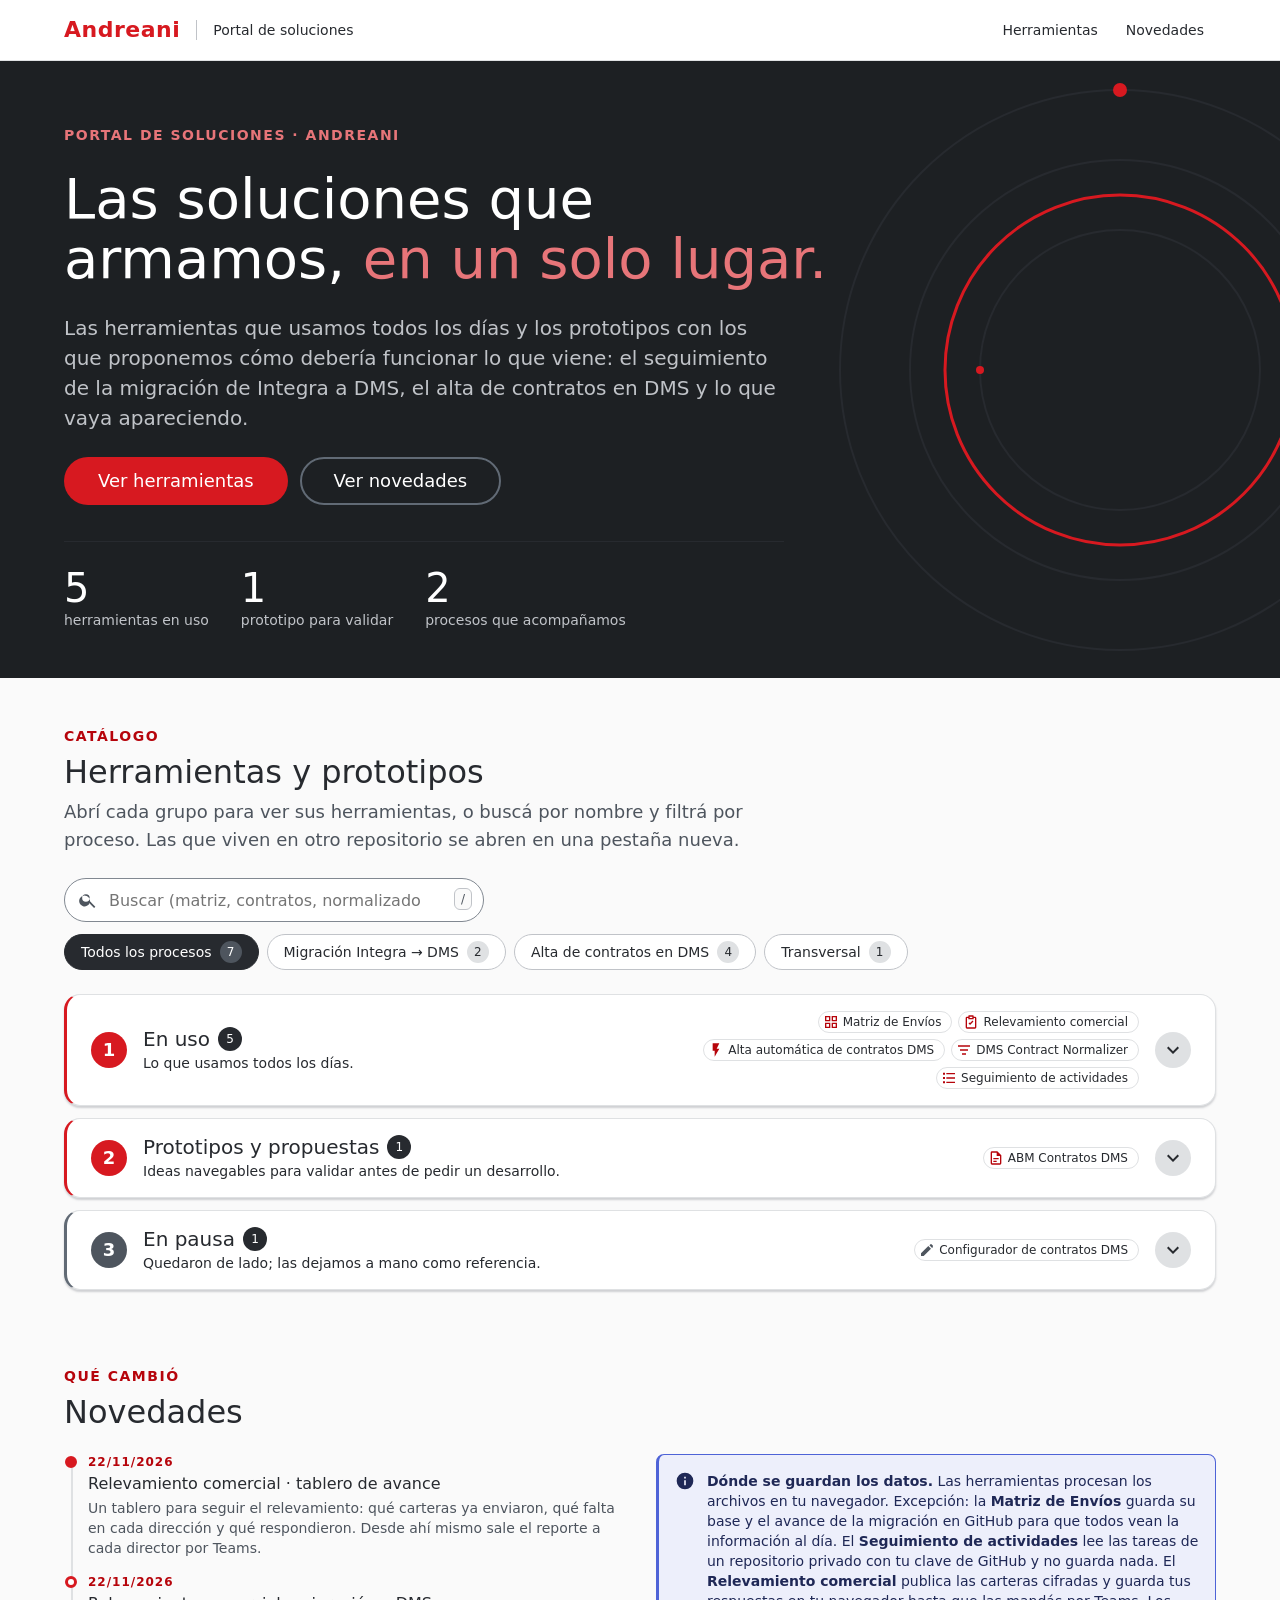
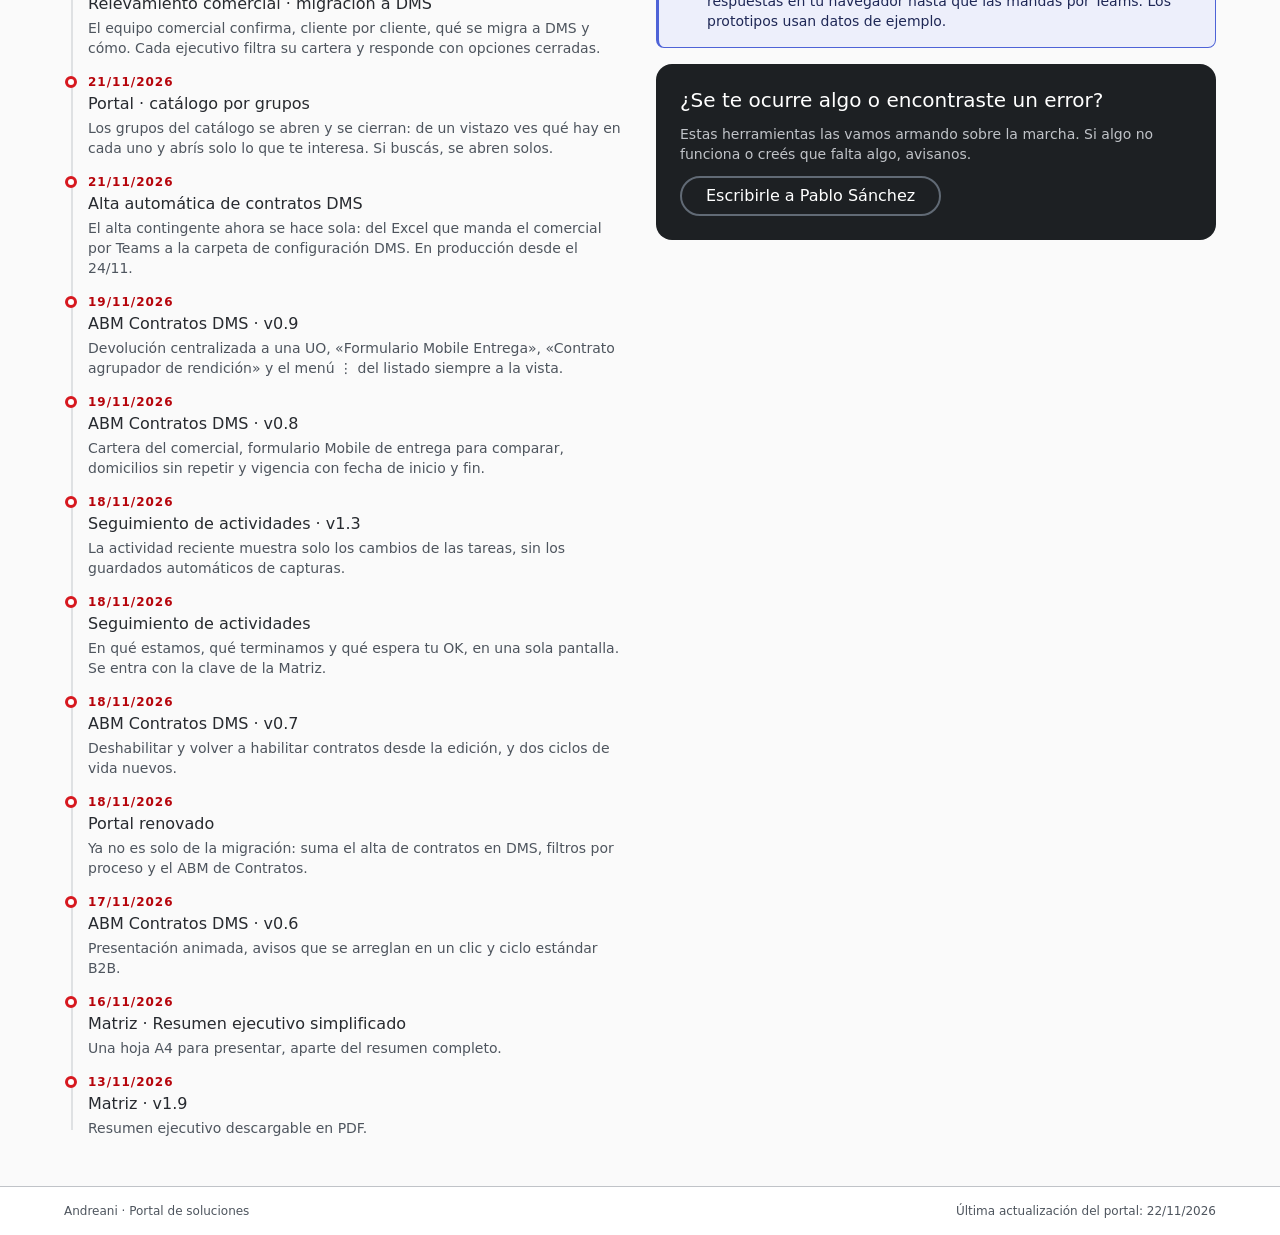
==== index.html @ ffa38820 "T-024: portal.js?v=2.10" ====
<!DOCTYPE html>
<html lang="es">
<head>
<meta charset="UTF-8">
<meta name="viewport" content="width=device-width, initial-scale=1">
<meta name="description" content="Portal de soluciones del equipo: herramientas en uso y prototipos (migración Integra → DMS, alta de contratos en DMS y más) - Andreani">
<title>Portal de soluciones · Andreani</title>
<link rel="icon" href="favicon.svg" type="image/svg+xml">
<link rel="stylesheet" href="portal.css?v=2.2">
<link rel="stylesheet" href="catalogo.css?v=1.0">
<script>document.documentElement.className += " js";</script>
</head>
<body>
<a class="skip-link" href="#contenido">Saltar al contenido</a>

<header class="header">
  <div class="header-in">
    <a class="logo" href="./" aria-label="Andreani, inicio del portal">Andreani</a>
    <span class="ruta"><strong>Portal de soluciones</strong></span>
    <nav aria-label="Secciones del portal">
      <a href="#herramientas">Herramientas</a>
      <a href="#novedades">Novedades</a>
    </nav>
  </div>
</header>

<section class="hero" aria-labelledby="titulo-portal">
  <svg class="hero-deco" viewBox="0 0 600 600" aria-hidden="true" focusable="false">
    <circle cx="300" cy="300" r="280"/><circle cx="300" cy="300" r="210"/><circle cx="300" cy="300" r="140"/>
    <circle class="r" cx="300" cy="300" r="175"/>
    <g class="g"><circle class="p" cx="300" cy="20" r="7"/><circle class="p" cx="510" cy="300" r="5"/><circle class="p" cx="160" cy="300" r="4"/></g>
  </svg>
  <div class="hero-in">
    <span class="eyebrow anim">Portal de soluciones · Andreani</span>
    <h1 id="titulo-portal" class="anim">Las soluciones que armamos, <em>en un solo lugar.</em></h1>
    <p class="hero-bajada anim">Las herramientas que usamos todos los días y los prototipos con los que proponemos cómo debería funcionar lo que viene: el seguimiento de la migración de Integra a DMS, el alta de contratos en DMS y lo que vaya apareciendo.</p>
    <div class="hero-cta anim">
      <a class="btn btn-primary btn-lg" href="#herramientas">Ver herramientas</a>
      <a class="btn btn-secondary btn-lg btn-claro" href="#novedades">Ver novedades</a>
    </div>
    <div class="hero-meta anim" id="hero-meta"></div>
  </div>
</section>

<main id="contenido" tabindex="-1">

  <section id="herramientas" aria-labelledby="titulo-herr">
    <div class="sec-head rev">
      <span class="eyebrow">Catálogo</span>
      <h2 id="titulo-herr">Herramientas y prototipos</h2>
      <p>Abrí cada grupo para ver sus herramientas, o buscá por nombre y filtrá por proceso. Las que viven en otro repositorio se abren en una pestaña nueva.</p>
    </div>
    <div class="toolbar rev">
      <label class="buscar">
        <span class="sr">Buscar herramienta</span>
        <svg viewBox="0 0 24 24" aria-hidden="true"><path fill="currentColor" d="M15.5 14h-.8l-.3-.3A6.5 6.5 0 1 0 14 15.5l.3.3v.8l5 5 1.5-1.5-5-5Zm-6 0a4.5 4.5 0 1 1 0-9 4.5 4.5 0 0 1 0 9Z"/></svg>
        <input type="search" id="buscar" placeholder="Buscar (matriz, contratos, normalizador…)" autocomplete="off">
        <kbd aria-hidden="true">/</kbd>
      </label>
      <div class="chips procs" role="group" aria-label="Filtrar por proceso" id="procs"></div>
    </div>
    <p class="sr" id="estado-filtro" aria-live="polite"></p>
    <div id="catalogo"></div>
  </section>

  <section id="novedades" aria-labelledby="titulo-nov">
    <div class="sec-head rev">
      <span class="eyebrow">Qué cambió</span>
      <h2 id="titulo-nov">Novedades</h2>
    </div>
    <div class="novedades">
      <ol class="timeline rev" id="timeline"></ol>
      <div class="lado rev">
        <div class="alert" role="note">
          <svg viewBox="0 0 24 24" aria-hidden="true"><path fill="currentColor" d="M12 2a10 10 0 1 0 0 20 10 10 0 0 0 0-20Zm1 15h-2v-6h2v6Zm0-8h-2V7h2v2Z"/></svg>
          <div><strong>Dónde se guardan los datos.</strong> Las herramientas procesan los archivos en tu navegador. Excepción: la <strong>Matriz de Envíos</strong> guarda su base y el avance de la migración en GitHub para que todos vean la información al día. El <strong>Seguimiento de actividades</strong> lee las tareas de un repositorio privado con tu clave de GitHub y no guarda nada. El <strong>Relevamiento comercial</strong> publica las carteras cifradas y guarda tus respuestas en tu navegador hasta que las mandás por Teams. Los prototipos usan datos de ejemplo.</div>
        </div>
        <div class="contacto">
          <h3>¿Se te ocurre algo o encontraste un error?</h3>
          <p>Estas herramientas las vamos armando sobre la marcha. Si algo no funciona o creés que falta algo, avisanos.</p>
          <div><a class="btn btn-secondary btn-claro" href="mailto:psanchez@andreani.com?subject=Portal%20de%20soluciones">Escribirle a Pablo Sánchez</a></div>
        </div>
      </div>
    </div>
  </section>
</main>

<footer class="footer">
  <div class="footer-in">
    <span>Andreani · Portal de soluciones</span>
    <span>Última actualización del portal: <time datetime="2026-11-22">22/11/2026</time></span>
  </div>
</footer>

<script src="portal.js?v=2.10"></script>
</body>
</html>
---- portal.css ----
/* Portal de soluciones (T-016, D-076, D-077) · estilos. Separado de index.html en T-017 E3 (v2.2). */
/* Portal de lanzamiento (T-016) · Design System Cartesian + paleta D-045 · estética de la intro del ABM (T-007) */
:root {
  --c-red-50:#fbe8e9; --c-red-400:#e77579; --c-red-600:#d71920; --c-red-700:#b6040b; --c-red-800:#810f13;
  --c-gray-000:#ffffff; --c-gray-50:#fafafa; --c-gray-100:#dfe1e3; --c-gray-200:#c0c3c8; --c-gray-300:#a0a6ac;
  --c-gray-400:#818891; --c-gray-500:#616a75; --c-gray-600:#4e555e; --c-gray-700:#3a4046; --c-gray-800:#272a2f; --c-gray-900:#1d2023;
  --c-green-50:#ddf3ea; --c-green-900:#0c3224; --c-blue-50:#edeffb; --c-blue-600:#4e63d7; --c-blue-900:#1f2856;
  --c-orange-50:#fdefe9; --c-orange-600:#e86427; --c-orange-900:#5d2810;

  --c-color-bg: var(--c-gray-50);
  --c-color-surface: var(--c-gray-000);
  --c-color-surface-hover: var(--c-gray-50);
  --c-color-surface-neutral: var(--c-gray-100);
  --c-color-surface-primary-subtle: var(--c-red-50);
  --c-color-surface-info-subtle: var(--c-blue-50);
  --c-color-surface-success-subtle: var(--c-green-50);
  --c-color-surface-warning-subtle: var(--c-orange-50);
  --c-color-fill-primary: var(--c-red-600);
  --c-color-fill-primary-hover: var(--c-red-700);
  --c-color-fill-primary-pressed: var(--c-red-800);
  --c-color-fill-neutral: var(--c-gray-100);
  --c-color-text-strong: var(--c-gray-800);
  --c-color-text: var(--c-gray-600);
  --c-color-text-inverse: var(--c-gray-000);
  --c-color-text-primary: var(--c-red-700);
  --c-color-text-info-strong: var(--c-blue-900);
  --c-color-text-success-strong: var(--c-green-900);
  --c-color-text-warning-strong: var(--c-orange-900);
  --c-color-border-subtle: var(--c-gray-200);
  --c-color-border-strong: var(--c-gray-400);
  --c-color-border-primary: var(--c-red-600);
  --c-color-border-info: var(--c-blue-600);
  --c-color-border-warning: var(--c-orange-600);

  --c-border-width-subtle:1px; --c-border-width-regular:2px; --c-border-width-strong:3px;
  --c-border-radius-xsmall:4px; --c-border-radius-small:8px; --c-border-radius-medium:16px; --c-border-radius-xlarge:99px;
  --c-spacing-1:4px; --c-spacing-2:8px; --c-spacing-3:12px; --c-spacing-4:16px; --c-spacing-5:24px; --c-spacing-6:32px; --c-spacing-7:48px; --c-spacing-8:64px;
  --c-font-family-headline: Rubik, "Segoe UI", system-ui, sans-serif;
  --c-font-family-body: Roboto, "Segoe UI", system-ui, sans-serif;
  --shadow-bottom-regular: 0 2px 2px #4e555e40;
  --shadow-elevada: 0 8px 24px #1d202326;
  --shadow-focus-regular: 0 0 0 2px #ffffff, 0 0 0 4px #1d2023;
}

*, *::before, *::after { box-sizing: border-box; }
[hidden] { display: none !important; }
html { scroll-behavior: smooth; scroll-padding-top: 72px; }
html, body { margin: 0; }
body { background: var(--c-color-bg); color: var(--c-color-text); font-family: var(--c-font-family-body); font-size: 16px; line-height: 24px; }
h1, h2, h3, h4 { font-family: var(--c-font-family-headline); color: var(--c-color-text-strong); margin: 0; }
p { margin: 0; }
a { color: var(--c-color-text-primary); }
a:focus-visible, button:focus-visible, input:focus-visible, main:focus-visible { outline: 2px solid transparent; box-shadow: var(--shadow-focus-regular); }
.skip-link { position: absolute; left: var(--c-spacing-4); top: -100px; z-index: 20; background: var(--c-color-surface); color: var(--c-color-text-strong); padding: var(--c-spacing-2) var(--c-spacing-4); border-radius: var(--c-border-radius-small); }
.skip-link:focus { top: var(--c-spacing-2); }
.sr { position: absolute; width: 1px; height: 1px; overflow: hidden; clip: rect(0 0 0 0); white-space: nowrap; }

/* Header (igual que la demo del ABM) */
.header { position: sticky; top: 0; z-index: 10; background: var(--c-color-surface); border-bottom: var(--c-border-width-subtle) solid var(--c-color-surface-neutral); }
.header-in { max-width: 1200px; margin: 0 auto; display: flex; align-items: center; gap: var(--c-spacing-4); padding: var(--c-spacing-3) var(--c-spacing-5); }
.logo { font-family: var(--c-font-family-headline); font-weight: 700; font-size: 22px; color: var(--c-color-fill-primary); letter-spacing: .5px; text-decoration: none; border-radius: var(--c-border-radius-xsmall); }
.ruta { font-size: 14px; line-height: 20px; border-left: 1px solid var(--c-color-border-subtle); padding-left: var(--c-spacing-4); }
.ruta strong { color: var(--c-color-text-strong); font-weight: 500; }
.header nav { margin-left: auto; display: flex; gap: var(--c-spacing-1); }
.header nav a { font-size: 14px; line-height: 20px; color: var(--c-color-text-strong); text-decoration: none; padding: var(--c-spacing-2) var(--c-spacing-3); border-radius: var(--c-border-radius-xlarge); }
.header nav a:hover { background: var(--c-color-fill-neutral); }

/* Botones */
.btn { display: inline-flex; align-items: center; justify-content: center; gap: var(--c-spacing-2); min-height: 40px; padding: 0 var(--c-spacing-5); border-radius: var(--c-border-radius-xlarge); font-family: var(--c-font-family-body); font-size: 16px; line-height: 24px; font-weight: 500; text-decoration: none; cursor: pointer; border: var(--c-border-width-regular) solid transparent; transition: background-color .15s, color .15s, border-color .15s; white-space: nowrap; }
.btn svg { width: 18px; height: 18px; flex: none; }
.btn-primary { background: var(--c-color-fill-primary); color: var(--c-color-text-inverse); }
.btn-primary:hover { background: var(--c-color-fill-primary-hover); }
.btn-primary:active { background: var(--c-color-fill-primary-pressed); }
.btn-secondary { background: transparent; color: var(--c-color-text-primary); border-color: var(--c-color-fill-primary); }
.btn-secondary:hover { background: var(--c-color-surface-primary-subtle); color: var(--c-color-fill-primary-hover); border-color: var(--c-color-fill-primary-hover); }
.btn-ghost { background: transparent; color: var(--c-color-text-strong); }
.btn-ghost:hover { background: var(--c-color-fill-neutral); }
.btn-lg { min-height: 48px; padding: 0 var(--c-spacing-6); font-size: 18px; }
.btn-claro { color: var(--c-gray-000); border-color: var(--c-gray-500); }
.btn-claro:hover { background: var(--c-gray-800); color: var(--c-gray-000); border-color: var(--c-gray-300); }

/* Hero en grafito */
.hero { position: relative; overflow: hidden; background: var(--c-gray-900); color: var(--c-gray-200); }
.hero-in { position: relative; z-index: 1; max-width: 1200px; margin: 0 auto; padding: var(--c-spacing-8) var(--c-spacing-5) var(--c-spacing-7); display: grid; gap: var(--c-spacing-5); }
.eyebrow { font-size: 14px; line-height: 20px; font-weight: 700; letter-spacing: 1.5px; text-transform: uppercase; color: var(--c-color-text-primary); }
.hero .eyebrow, .dest-vis .eyebrow { color: var(--c-red-400); }
.hero h1 { font-size: 56px; line-height: 60px; font-weight: 500; color: var(--c-gray-000); max-width: 820px; }
.hero h1 em { font-style: normal; color: var(--c-red-400); }
.hero-bajada { font-size: 20px; line-height: 30px; max-width: 720px; }
.hero-cta { display: flex; flex-wrap: wrap; gap: var(--c-spacing-3); }
.hero-meta { display: flex; flex-wrap: wrap; gap: var(--c-spacing-6); font-size: 14px; line-height: 20px; margin-top: var(--c-spacing-3); padding-top: var(--c-spacing-5); border-top: 1px solid var(--c-gray-800); max-width: 720px; }
.hero-meta strong { display: block; font-family: var(--c-font-family-headline); font-size: 40px; line-height: 44px; color: var(--c-gray-000); font-weight: 500; }
.hero-deco { position: absolute; right: -140px; top: 50%; width: 600px; height: 600px; transform: translateY(-50%); pointer-events: none; }
.hero-deco circle { fill: none; stroke: var(--c-gray-800); stroke-width: 2; }
.hero-deco .r { stroke: var(--c-red-600); stroke-width: 3; stroke-dasharray: 1100; stroke-dashoffset: 1100; animation: trazo 2.4s .4s ease forwards; }
.hero-deco .g { transform-origin: 300px 300px; animation: girar 60s linear infinite; }
.hero-deco .p { fill: var(--c-red-600); stroke: none; }

/* Layout */
main { max-width: 1200px; margin: 0 auto; padding: var(--c-spacing-7) var(--c-spacing-5); display: grid; gap: var(--c-spacing-8); }
.sec-head { display: grid; gap: var(--c-spacing-2); margin-bottom: var(--c-spacing-5); }
.sec-head h2 { font-size: 32px; line-height: 36px; font-weight: 500; }
.sec-head p { font-size: 18px; line-height: 28px; max-width: 760px; }

/* Destacado */
.destacado { display: grid; grid-template-columns: 1.15fr 1fr; background: var(--c-color-surface); border-radius: var(--c-border-radius-medium); box-shadow: var(--shadow-elevada); overflow: hidden; border-top: var(--c-border-width-strong) solid var(--c-color-border-primary); }
.dest-txt { padding: var(--c-spacing-6); display: grid; gap: var(--c-spacing-4); align-content: center; }
.dest-txt h3 { font-size: 28px; line-height: 34px; font-weight: 500; }
.dest-txt ul { margin: 0; padding: 0; list-style: none; display: grid; gap: var(--c-spacing-2); font-size: 14px; line-height: 20px; color: var(--c-color-text-strong); }
.dest-txt li { display: flex; gap: var(--c-spacing-2); align-items: flex-start; }
.dest-txt li svg { width: 20px; height: 20px; flex: none; color: var(--c-color-fill-primary); }
.dest-acc { display: flex; flex-wrap: wrap; gap: var(--c-spacing-3); }
.dest-vis { background: var(--c-gray-900); padding: var(--c-spacing-6); display: grid; gap: var(--c-spacing-4); align-content: center; }
.mock { background: var(--c-gray-000); color: var(--c-color-text); border-radius: var(--c-border-radius-medium); padding: var(--c-spacing-4); display: grid; gap: var(--c-spacing-3); box-shadow: var(--shadow-elevada); }
.mock-pasos { display: grid; grid-template-columns: repeat(4, 1fr); position: relative; }
.mock-pasos::before { content: ""; position: absolute; left: 12%; right: 12%; top: 15px; height: 3px; background: var(--c-color-surface-neutral); }
.mock-pasos .linea { position: absolute; left: 12%; top: 15px; height: 3px; width: 0; background: var(--c-color-fill-primary); }
.vis.on .mock-pasos .linea { animation: linea76 1.8s .3s ease forwards; }
.mock-pasos span { position: relative; z-index: 1; display: grid; justify-items: center; gap: var(--c-spacing-1); font-size: 12px; line-height: 16px; color: var(--c-color-text-strong); text-align: center; }
.mock-pasos b { width: 32px; height: 32px; border-radius: 99px; display: inline-flex; align-items: center; justify-content: center; background: var(--c-gray-000); border: 3px solid var(--c-color-border-primary); color: var(--c-color-text-primary); font-family: var(--c-font-family-headline); }
.vis.on .mock-pasos b { animation: llenar .4s ease forwards; }
.vis.on .mock-pasos span:nth-child(2) b { animation-delay: .3s; } .vis.on .mock-pasos span:nth-child(3) b { animation-delay: .8s; }
.vis.on .mock-pasos span:nth-child(4) b { animation-delay: 1.3s; } .vis.on .mock-pasos span:nth-child(5) b { animation-delay: 1.8s; }
.mock-aviso { display: flex; gap: var(--c-spacing-2); align-items: center; flex-wrap: wrap; background: var(--c-color-surface-warning-subtle); color: var(--c-color-text-warning-strong); border-left: 3px solid var(--c-color-border-warning); border-radius: var(--c-border-radius-small); padding: var(--c-spacing-2) var(--c-spacing-3); font-size: 13px; line-height: 18px; }
.mock-aviso .mini { margin-left: auto; font-weight: 500; font-size: 12px; border: 2px solid var(--c-orange-900); border-radius: 99px; padding: 0 var(--c-spacing-3); }
.mock-fila { display: flex; justify-content: space-between; gap: var(--c-spacing-2); font-size: 13px; line-height: 18px; border-top: 1px solid var(--c-color-surface-neutral); padding-top: var(--c-spacing-2); }
.mock-fila b { color: var(--c-color-text-strong); font-weight: 500; text-align: right; }
.vis .mock-aviso { opacity: 0; }
.vis.on .mock-aviso { animation: subir .5s 2.1s ease both; }

/* Buscador y filtros */
.toolbar { display: flex; flex-wrap: wrap; gap: var(--c-spacing-3); align-items: center; margin-bottom: var(--c-spacing-5); }
.buscar { position: relative; flex: 1 1 280px; max-width: 420px; }
.buscar svg { position: absolute; left: 14px; top: 12px; width: 20px; height: 20px; color: var(--c-color-text); pointer-events: none; }
.buscar input { width: 100%; height: 44px; border: 1px solid var(--c-color-border-strong); border-radius: var(--c-border-radius-xlarge); padding: 0 48px 0 44px; font: inherit; color: var(--c-color-text-strong); background: var(--c-color-surface); }
.buscar input:hover { border-color: var(--c-gray-600); }
.buscar kbd { position: absolute; right: 12px; top: 10px; font: 12px/20px var(--c-font-family-body); border: 1px solid var(--c-color-border-subtle); border-radius: 6px; padding: 0 6px; color: var(--c-color-text); background: var(--c-color-surface-hover); }
.chips { display: flex; flex-wrap: wrap; gap: var(--c-spacing-2); }
.chip { height: 40px; padding: 0 var(--c-spacing-4); border-radius: var(--c-border-radius-xlarge); border: 1px solid var(--c-color-border-subtle); background: var(--c-color-surface); color: var(--c-color-text-strong); font: 500 14px/20px var(--c-font-family-body); cursor: pointer; display: inline-flex; align-items: center; gap: var(--c-spacing-2); }
.chip:hover { border-color: var(--c-color-border-strong); }
.chip[aria-pressed="true"] { background: var(--c-gray-800); color: var(--c-gray-000); border-color: var(--c-gray-800); }
.chip .n { font-size: 12px; min-width: 22px; height: 22px; border-radius: 99px; display: inline-flex; align-items: center; justify-content: center; background: var(--c-color-surface-neutral); color: var(--c-color-text-strong); padding: 0 6px; }
.chip[aria-pressed="true"] .n { background: var(--c-gray-600); color: var(--c-gray-000); }

/* Grupos y tarjetas */
.grupo { display: grid; gap: var(--c-spacing-4); margin-bottom: var(--c-spacing-6); }
.grupo-head { display: flex; gap: var(--c-spacing-3); align-items: center; background: var(--c-color-surface-primary-subtle); border-left: var(--c-border-width-strong) solid var(--c-color-border-primary); border-radius: var(--c-border-radius-medium); padding: var(--c-spacing-3) var(--c-spacing-4); }
.grupo-num { width: 36px; height: 36px; flex: none; border-radius: 99px; background: var(--c-color-fill-primary); color: var(--c-color-text-inverse); display: inline-flex; align-items: center; justify-content: center; font-family: var(--c-font-family-headline); font-weight: 700; font-size: 18px; }
.grupo-head h3 { font-size: 20px; line-height: 24px; font-weight: 500; }
.grupo-head p { font-size: 14px; line-height: 20px; color: var(--c-color-text-strong); }
.grilla { list-style: none; margin: 0; padding: 0; display: grid; grid-template-columns: repeat(3, 1fr); gap: var(--c-spacing-4); }
.tarjeta { height: 100%; background: var(--c-color-surface); border-radius: var(--c-border-radius-medium); box-shadow: var(--shadow-bottom-regular); padding: var(--c-spacing-5); display: grid; grid-template-rows: auto auto 1fr auto auto; gap: var(--c-spacing-3); border-top: var(--c-border-width-strong) solid var(--c-color-border-primary); transition: transform .2s, box-shadow .2s; }
.tarjeta:hover { transform: translateY(-3px); box-shadow: var(--shadow-elevada); }
.tarjeta.gris { border-top-color: var(--c-gray-500); }
.t-top { display: flex; align-items: flex-start; gap: var(--c-spacing-3); }
.ic { width: 48px; height: 48px; flex: none; border-radius: 99px; background: var(--c-color-surface-primary-subtle); color: var(--c-color-text-primary); display: inline-flex; align-items: center; justify-content: center; }
.ic svg { width: 26px; height: 26px; }
.tarjeta.gris .ic { background: var(--c-color-surface-neutral); color: var(--c-color-text-strong); }
.tarjeta h4 { font-size: 18px; line-height: 22px; font-weight: 500; }
.badges { display: flex; flex-wrap: wrap; gap: var(--c-spacing-1); margin-top: var(--c-spacing-1); }
.badge { display: inline-flex; align-items: center; gap: var(--c-spacing-1); padding: 2px var(--c-spacing-2); border-radius: 99px; font-size: 12px; line-height: 16px; font-weight: 500; }
.badge svg { width: 14px; height: 14px; }
.b-beta { background: var(--c-color-surface-warning-subtle); color: var(--c-color-text-warning-strong); }
.b-proto { background: var(--c-color-surface-primary-subtle); color: var(--c-color-text-primary); }
.b-ok { background: var(--c-color-surface-success-subtle); color: var(--c-color-text-success-strong); }
.b-repo { background: var(--c-color-surface-neutral); color: var(--c-color-text-strong); }
.b-nuevo { background: var(--c-color-fill-primary); color: var(--c-color-text-inverse); }
.tarjeta .desc { font-size: 14px; line-height: 20px; }
.t-proc { display: block; font-size: 12px; line-height: 16px; font-weight: 700; letter-spacing: 1px; text-transform: uppercase; color: var(--c-color-text-primary); margin-bottom: 2px; }
.tarjeta.gris .t-proc { color: var(--c-color-text); }
.chips.procs { flex-basis: 100%; }
.chips.procs .chip { height: 36px; }
.tarjeta .para { font-size: 13px; line-height: 18px; color: var(--c-color-text-strong); background: var(--c-color-surface-hover); border: 1px solid var(--c-color-surface-neutral); border-radius: var(--c-border-radius-small); padding: var(--c-spacing-2) var(--c-spacing-3); }
.tarjeta .para b { color: var(--c-color-text-primary); font-weight: 500; }
.t-meta { font-size: 12px; line-height: 16px; }
.t-acc { display: flex; flex-wrap: wrap; gap: var(--c-spacing-2); }
.vacio { background: var(--c-color-surface); border: 2px dashed var(--c-color-border-subtle); border-radius: var(--c-border-radius-medium); padding: var(--c-spacing-6); text-align: center; display: grid; gap: var(--c-spacing-2); justify-items: center; }
.vacio h3 { font-size: 18px; line-height: 22px; font-weight: 500; }

/* Novedades */
.novedades { display: grid; grid-template-columns: 1fr 1fr; gap: var(--c-spacing-6); align-items: start; }
.timeline { list-style: none; margin: 0; padding: 0 0 0 var(--c-spacing-5); position: relative; display: grid; gap: var(--c-spacing-4); }
.timeline::before { content: ""; position: absolute; left: 7px; top: 8px; bottom: 8px; width: 2px; background: var(--c-color-surface-neutral); }
.timeline li { position: relative; display: grid; gap: 2px; }
.timeline li::before { content: ""; position: absolute; left: -23px; top: 2px; width: 12px; height: 12px; border-radius: 99px; background: var(--c-gray-000); border: 3px solid var(--c-color-border-primary); }
.timeline li:first-child::before { background: var(--c-color-fill-primary); }
.timeline time { font-size: 12px; line-height: 16px; font-weight: 700; letter-spacing: 1px; color: var(--c-color-text-primary); }
.timeline b { font-family: var(--c-font-family-headline); font-weight: 500; color: var(--c-color-text-strong); }
.timeline span { font-size: 14px; line-height: 20px; }
.lado { display: grid; gap: var(--c-spacing-4); }
.alert { display: flex; gap: var(--c-spacing-3); align-items: flex-start; background: var(--c-color-surface-info-subtle); border: 1px solid var(--c-color-border-info); border-left-width: 3px; border-radius: var(--c-border-radius-small); padding: var(--c-spacing-4); color: var(--c-color-text-info-strong); font-size: 14px; line-height: 20px; }
.alert svg { flex: none; width: 20px; height: 20px; }
.contacto { background: var(--c-gray-900); color: var(--c-gray-200); border-radius: var(--c-border-radius-medium); padding: var(--c-spacing-5); display: grid; gap: var(--c-spacing-3); }
.contacto h3 { color: var(--c-gray-000); font-size: 20px; line-height: 24px; font-weight: 500; }
.contacto p { font-size: 14px; line-height: 20px; }

/* Footer */
.footer { border-top: 1px solid var(--c-color-border-subtle); background: var(--c-color-surface); }
.footer-in { max-width: 1200px; margin: 0 auto; padding: var(--c-spacing-4) var(--c-spacing-5); display: flex; justify-content: space-between; flex-wrap: wrap; gap: var(--c-spacing-2); font-size: 12px; line-height: 16px; }

/* Animaciones */
.js .rev { opacity: 0; }
.rev.on { animation: subir .6s ease both; }
.hero .anim { animation: subir .7s ease both; }
.hero .anim:nth-child(2) { animation-delay: .05s; } .hero .anim:nth-child(3) { animation-delay: .2s; }
.hero .anim:nth-child(4) { animation-delay: .35s; } .hero .anim:nth-child(5) { animation-delay: .5s; } .hero .anim:nth-child(6) { animation-delay: .65s; }
@keyframes subir { from { opacity: 0; transform: translateY(24px); } to { opacity: 1; transform: none; } }
@keyframes trazo { to { stroke-dashoffset: 0; } }
@keyframes girar { to { transform: rotate(360deg); } }
@keyframes linea76 { to { width: 76%; } }
@keyframes llenar { to { background: var(--c-red-600); color: #fff; } }

/* Responsive */
@media (max-width: 1023px) {
  .hero h1 { font-size: 36px; line-height: 40px; }
  .hero-deco { opacity: .35; right: -260px; }
  .destacado, .novedades { grid-template-columns: 1fr; }
  .grilla { grid-template-columns: 1fr 1fr; }
  .header nav { display: none; }
}
@media (max-width: 599px) {
  .hero-in, main { padding-left: var(--c-spacing-4); padding-right: var(--c-spacing-4); }
  .ruta { display: none; }
  .grilla { grid-template-columns: 1fr; }
  .sec-head h2 { font-size: 24px; line-height: 28px; }
  .btn { min-height: 48px; }
  .dest-txt, .dest-vis { padding: var(--c-spacing-5); }
}
@media (prefers-reduced-motion: reduce) {
  html { scroll-behavior: auto; }
  *, *::before, *::after { animation: none !important; transition: none !important; }
  .js .rev, .vis .mock-aviso { opacity: 1; }
  .hero-deco .r { stroke-dashoffset: 0; }
  .mock-pasos .linea { width: 76%; }
  .mock-pasos b { background: var(--c-red-600); color: #fff; }
}
---- catalogo.css ----
/* Portal · grupos del catálogo colapsables (T-022). Se carga después de portal.css, solo en la portada. */
.grupo.acc { display: block; margin-bottom: var(--c-spacing-3); }
.acc-h { margin: 0; font: inherit; }
.acc-btn { width: 100%; display: grid; grid-template-columns: auto minmax(0, 1fr) auto auto; align-items: center; gap: var(--c-spacing-4); text-align: left; font: inherit; color: inherit; cursor: pointer; background: var(--c-color-surface); border: 1px solid var(--c-color-surface-neutral); border-left: var(--c-border-width-strong) solid var(--c-color-border-primary); border-radius: var(--c-border-radius-medium); padding: var(--c-spacing-4) var(--c-spacing-5); box-shadow: var(--shadow-bottom-regular); transition: background-color .2s, box-shadow .2s; }
.acc-btn:hover { background: var(--c-color-surface-primary-subtle); box-shadow: var(--shadow-elevada); }
.acc-btn:focus-visible { outline: 2px solid transparent; box-shadow: var(--shadow-focus-regular); }
.acc.abierto .acc-btn { background: var(--c-color-surface-primary-subtle); }
.acc-tit { display: grid; gap: 2px; min-width: 0; }
.acc-nom { display: flex; align-items: center; gap: var(--c-spacing-2); font-family: var(--c-font-family-headline); font-size: 20px; line-height: 24px; font-weight: 500; color: var(--c-color-text-strong); }
.acc-n { display: inline-flex; align-items: center; justify-content: center; min-width: 24px; height: 24px; padding: 0 var(--c-spacing-2); border-radius: 99px; background: var(--c-gray-800); color: var(--c-gray-000); font: 500 12px/16px var(--c-font-family-body); }
.acc-desc { font-size: 14px; line-height: 20px; color: var(--c-color-text-strong); }
.acc-prev { display: flex; flex-wrap: wrap; justify-content: flex-end; gap: 6px; max-width: 560px; transition: opacity .25s; }
.acc-prev span { display: inline-flex; align-items: center; gap: 4px; padding: 2px 10px 2px 4px; border-radius: 99px; border: 1px solid var(--c-color-surface-neutral); background: var(--c-color-surface); font-size: 12px; line-height: 16px; color: var(--c-color-text-strong); white-space: nowrap; }
.acc-prev svg { width: 16px; height: 16px; color: var(--c-color-text-primary); }
.acc.abierto .acc-prev { opacity: 0; }
.acc-chev { width: 36px; height: 36px; border-radius: 99px; display: inline-flex; align-items: center; justify-content: center; background: var(--c-color-surface-neutral); color: var(--c-color-text-strong); transition: transform .3s ease, background-color .2s, color .2s; }
.acc-chev svg { width: 24px; height: 24px; }
.acc.abierto .acc-chev { transform: rotate(180deg); background: var(--c-color-fill-primary); color: var(--c-color-text-inverse); }

/* Panel: se despliega con la altura (grid 0fr → 1fr); cerrado no se puede tabular */
.acc-panel { display: grid; grid-template-rows: 0fr; visibility: hidden; transition: grid-template-rows .4s ease, visibility 0s linear .4s; }
.acc.abierto .acc-panel { grid-template-rows: 1fr; visibility: visible; transition: grid-template-rows .4s ease, visibility 0s; }
.acc-in { min-height: 0; overflow: hidden; }
.acc-in .grilla { padding: var(--c-spacing-4) 2px var(--c-spacing-3); }
.acc.abierto .grilla > li { animation: subir .5s ease both; }
.acc.abierto .grilla > li:nth-child(2) { animation-delay: .08s; }
.acc.abierto .grilla > li:nth-child(3) { animation-delay: .16s; }
.acc.abierto .grilla > li:nth-child(4) { animation-delay: .24s; }
.acc.abierto .grilla > li:nth-child(n+5) { animation-delay: .32s; }

/* «En pausa» en gris */
.acc[data-g="archivo"] .acc-btn { border-left-color: var(--c-gray-500); }
.acc[data-g="archivo"] .grupo-num { background: var(--c-gray-600); }
.acc[data-g="archivo"] .acc-prev svg { color: var(--c-color-text); }
.acc[data-g="archivo"].abierto .acc-btn { background: var(--c-color-surface-hover); }
.acc[data-g="archivo"].abierto .acc-chev { background: var(--c-gray-700); }

@media (max-width: 1023px) {
  .acc-btn { grid-template-columns: auto minmax(0, 1fr) auto; }
  .acc-chev { grid-column: 3; grid-row: 1; }
  .acc-prev { grid-column: 2 / -1; grid-row: 2; justify-content: flex-start; max-width: none; }
  .acc.abierto .acc-prev { display: none; }
}
@media (max-width: 599px) {
  .acc-btn { gap: var(--c-spacing-3); padding: var(--c-spacing-3) var(--c-spacing-4); }
  .acc-nom { font-size: 18px; line-height: 22px; }
  .acc-prev { grid-column: 1 / -1; }
}
@media (prefers-reduced-motion: reduce) {
  .acc-panel, .acc.abierto .acc-panel { transition: none; }
}
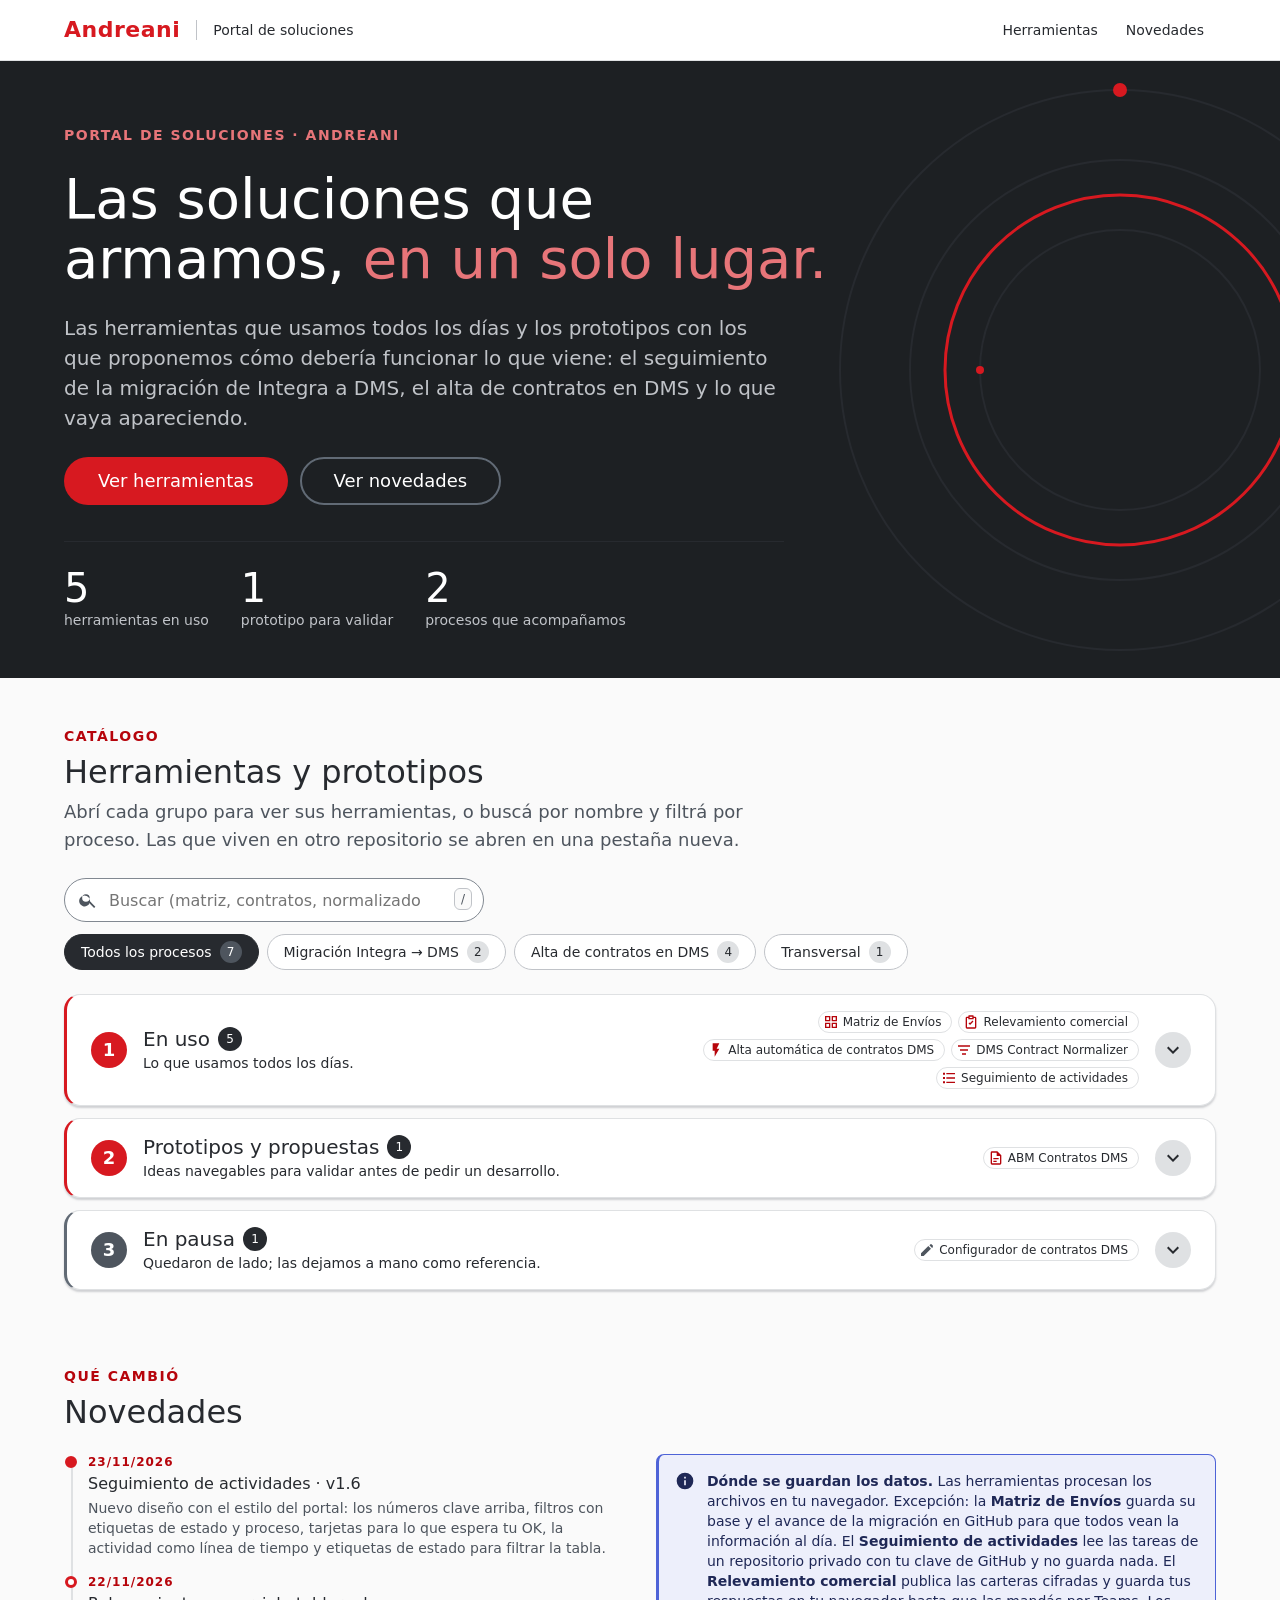
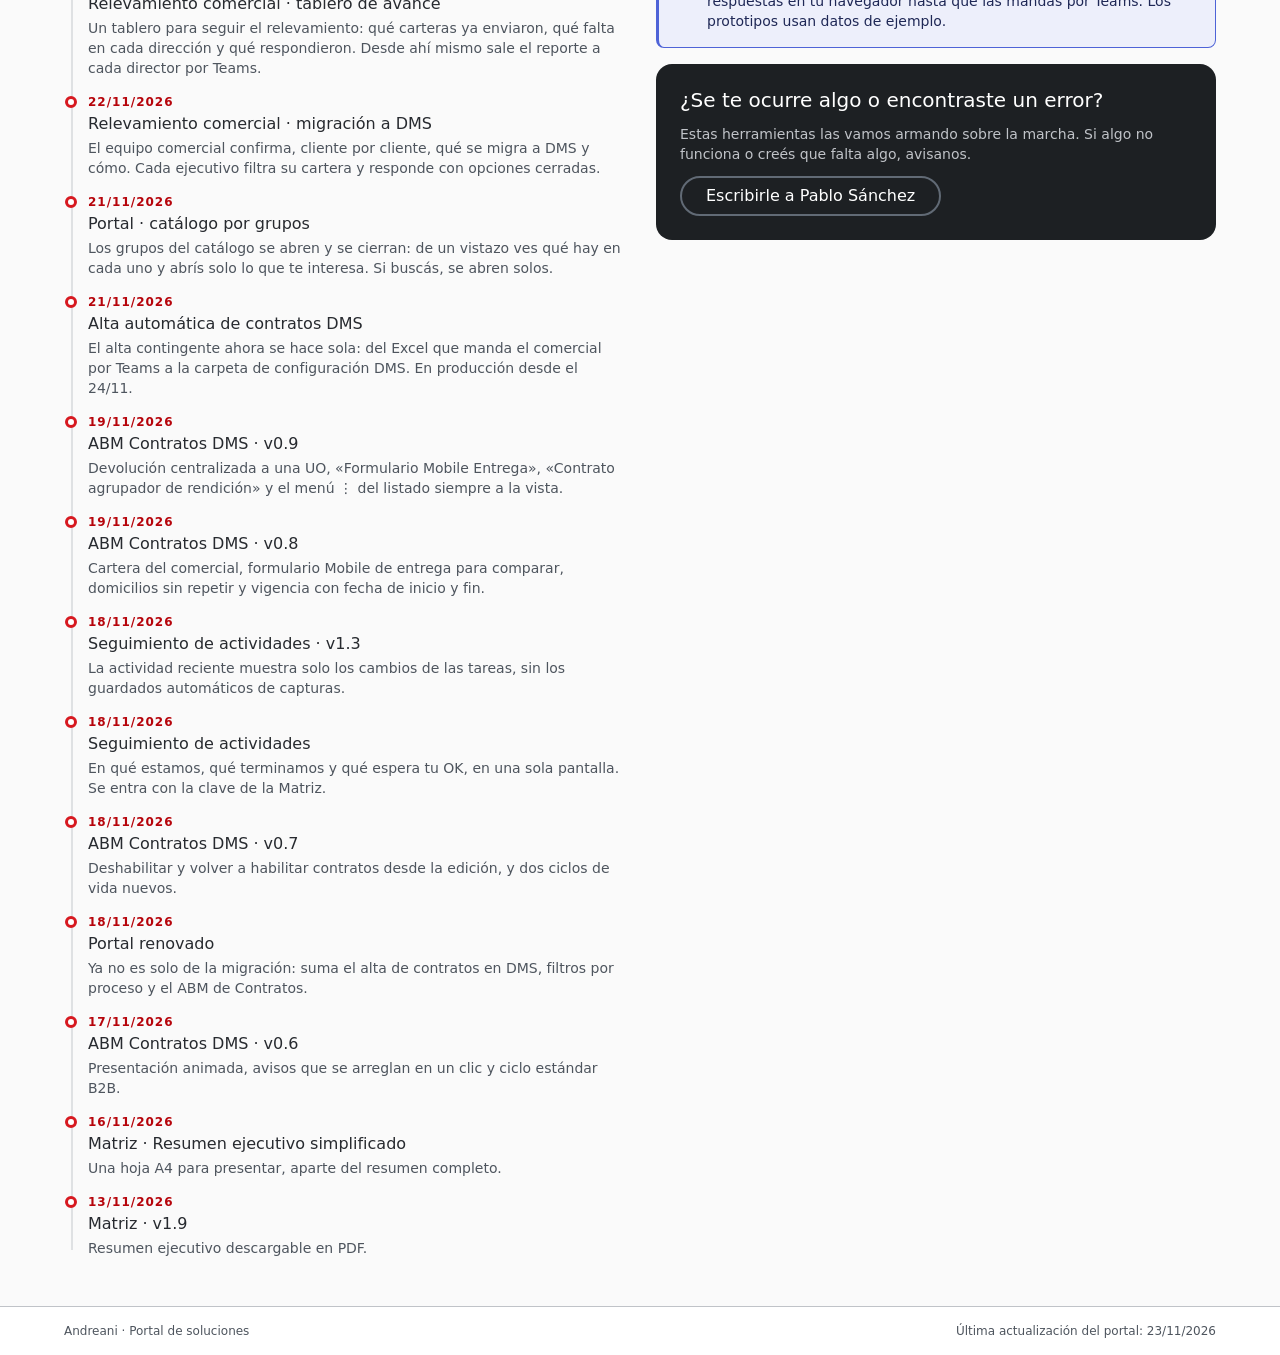
==== commit b381c0f9: "portal v2.11 (T-019 E3): tarjeta Seguimiento v1.6 y novedad" ====
--- a/index.html
+++ b/index.html
@@ -88,10 +88,10 @@
 <footer class="footer">
   <div class="footer-in">
     <span>Andreani · Portal de soluciones</span>
-    <span>Última actualización del portal: <time datetime="2026-11-22">22/11/2026</time></span>
+    <span>Última actualización del portal: <time datetime="2026-11-23">23/11/2026</time></span>
   </div>
 </footer>
 
-<script src="portal.js?v=2.10"></script>
+<script src="portal.js?v=2.11"></script>
 </body>
 </html>
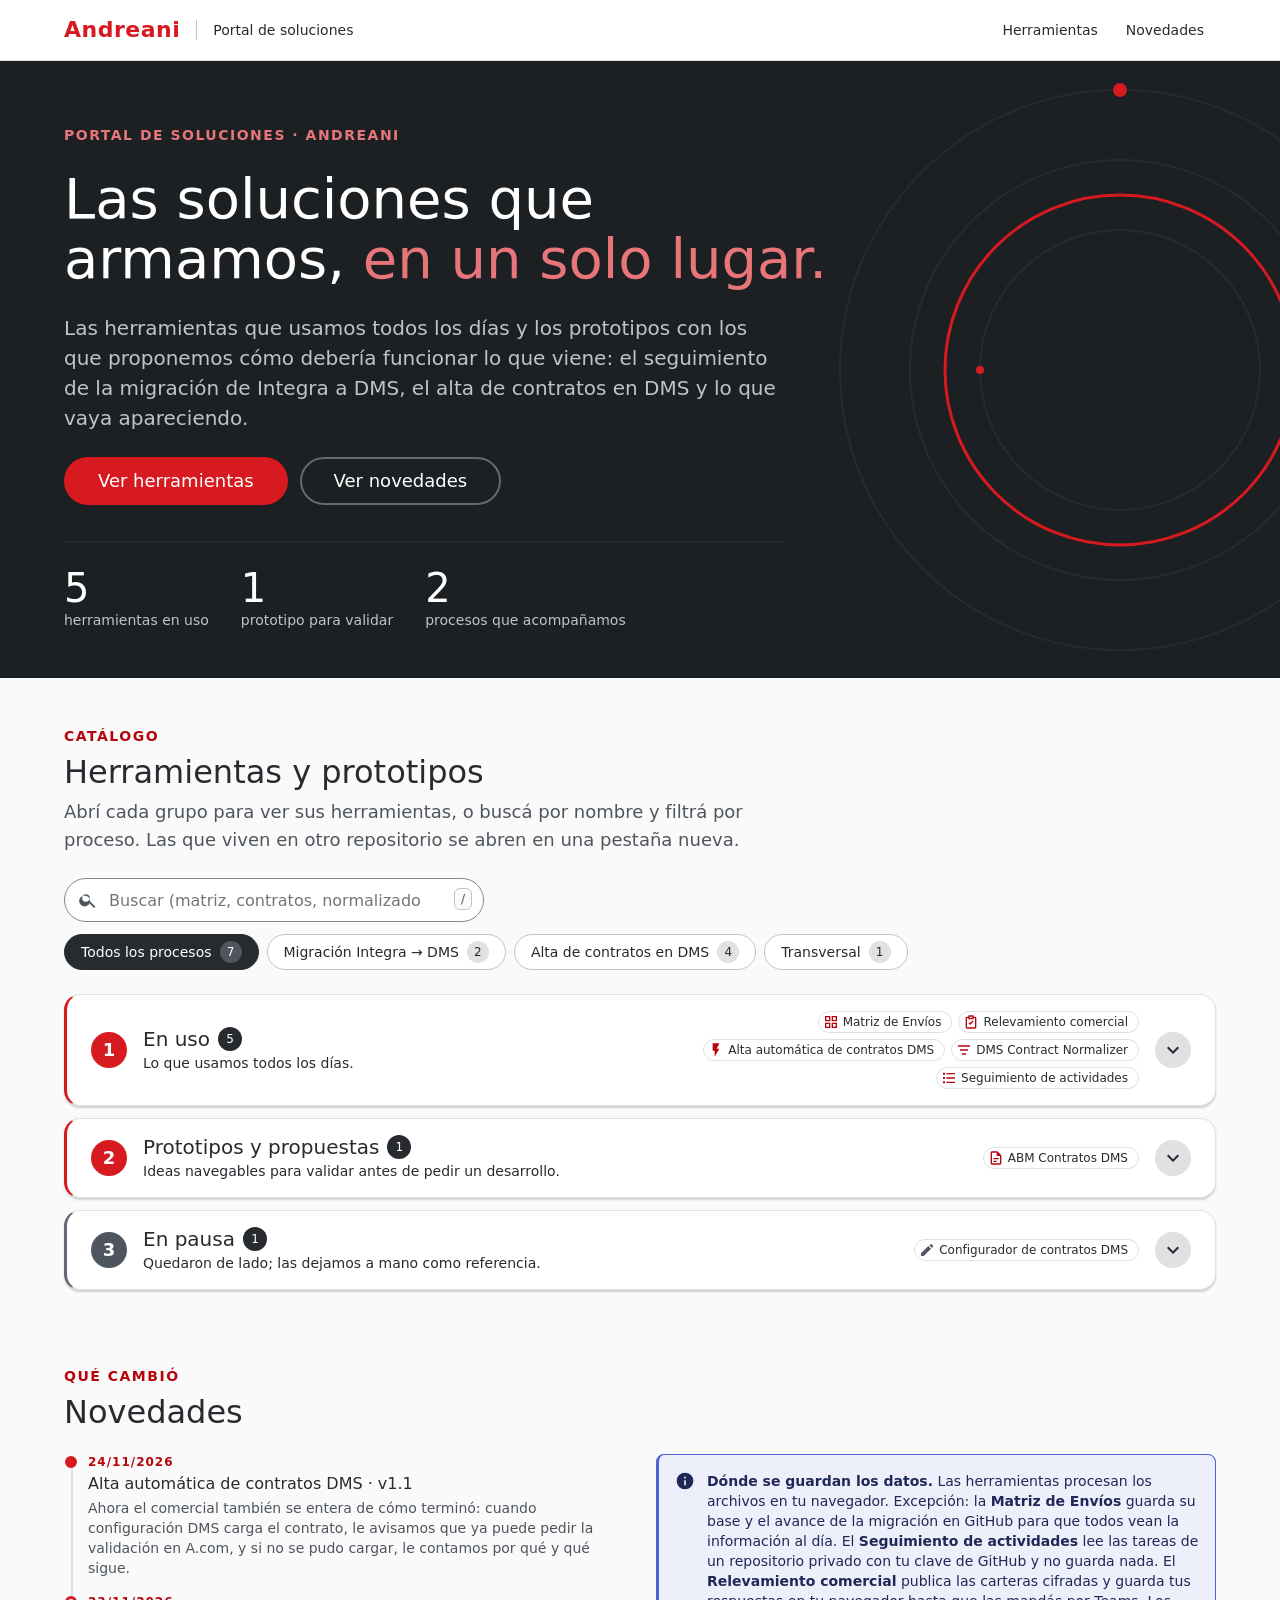
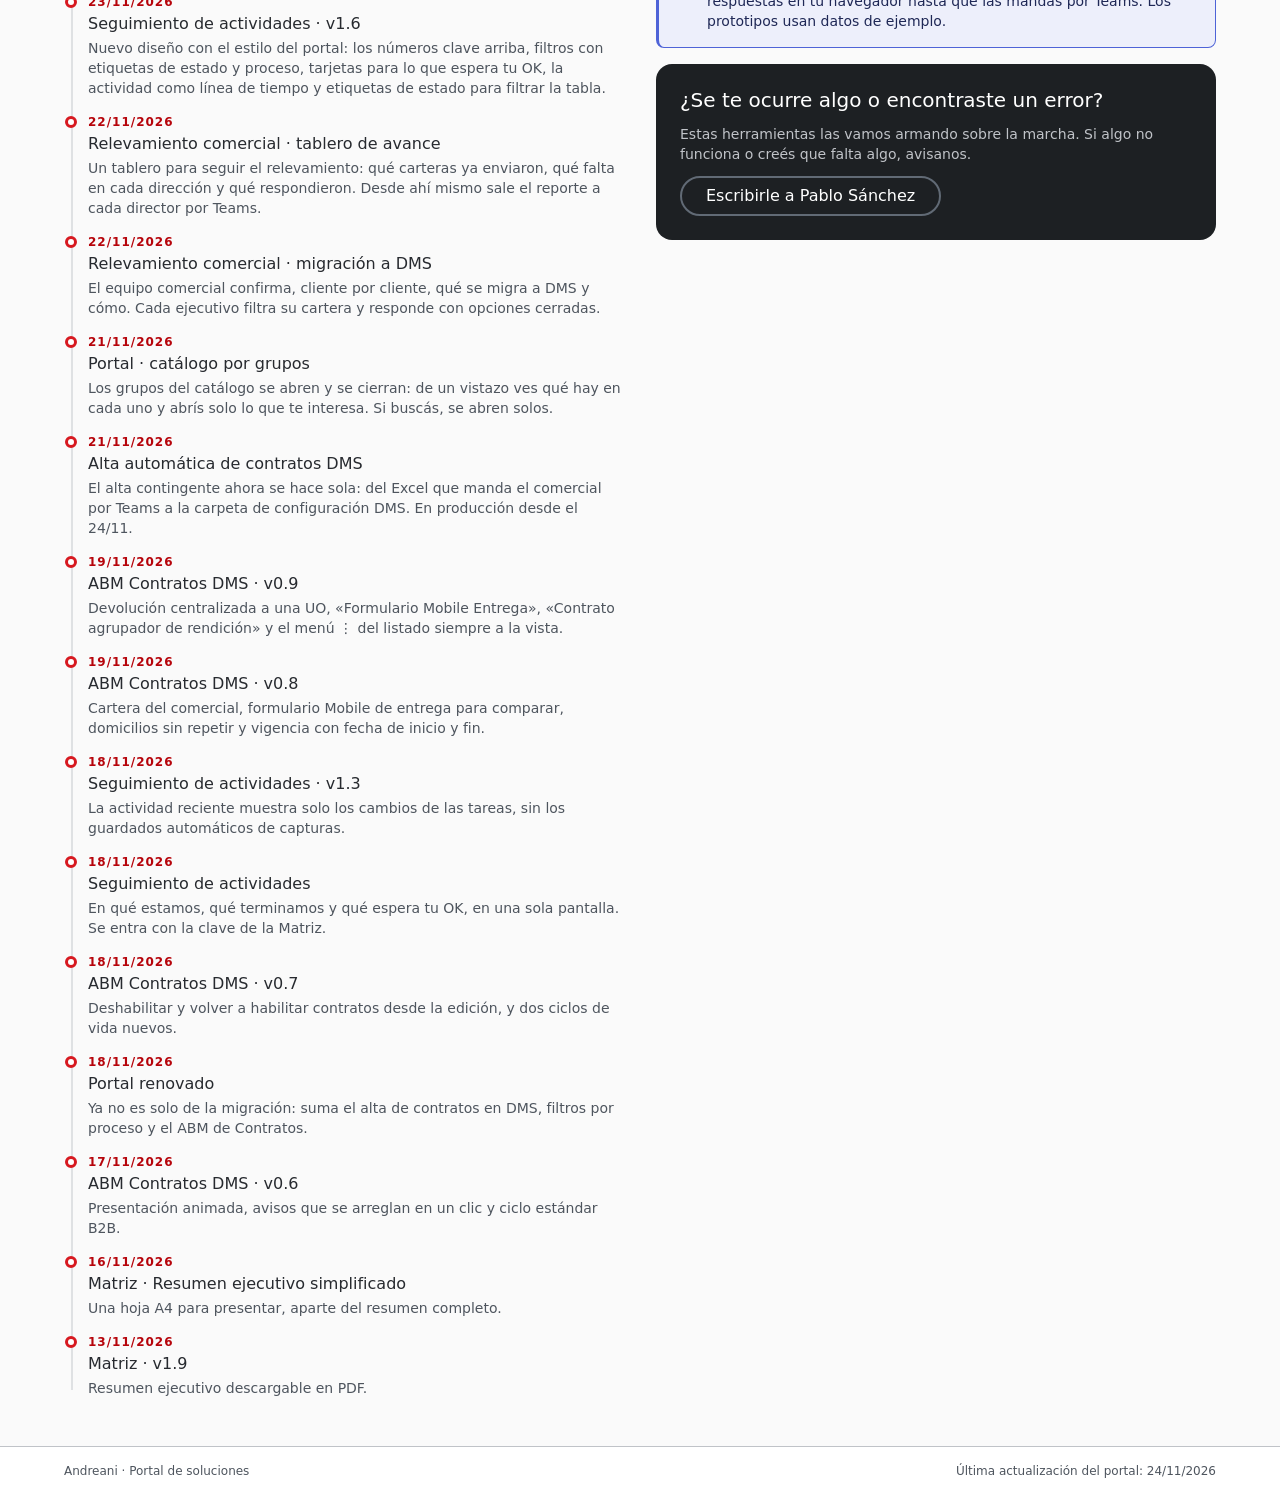
==== commit 39b44826: "portal v2.12: tarjeta Alta automatica v1.1 + novedad (cierre del pedido, T-020)" ====
--- a/index.html
+++ b/index.html
@@ -88,10 +88,10 @@
 <footer class="footer">
   <div class="footer-in">
     <span>Andreani · Portal de soluciones</span>
-    <span>Última actualización del portal: <time datetime="2026-11-23">23/11/2026</time></span>
+    <span>Última actualización del portal: <time datetime="2026-11-24">24/11/2026</time></span>
   </div>
 </footer>
 
-<script src="portal.js?v=2.11"></script>
+<script src="portal.js?v=2.12"></script>
 </body>
 </html>
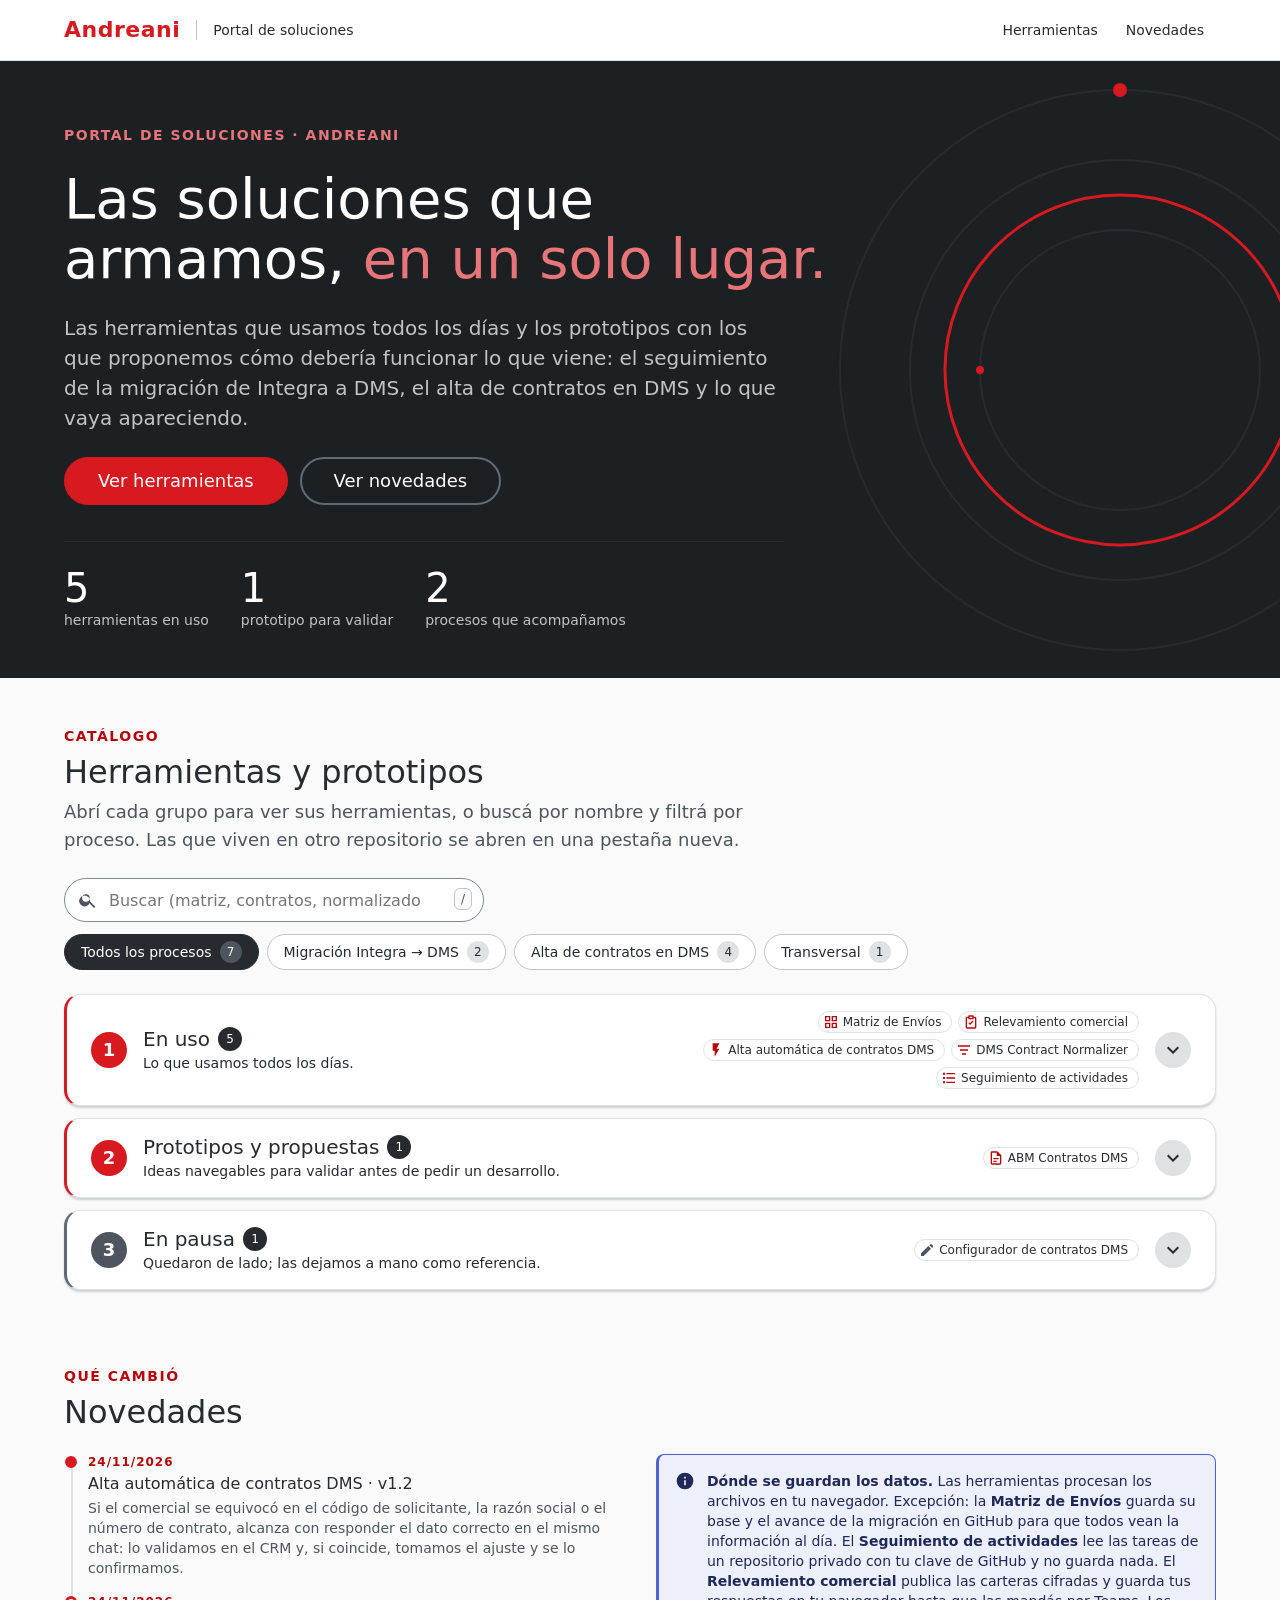
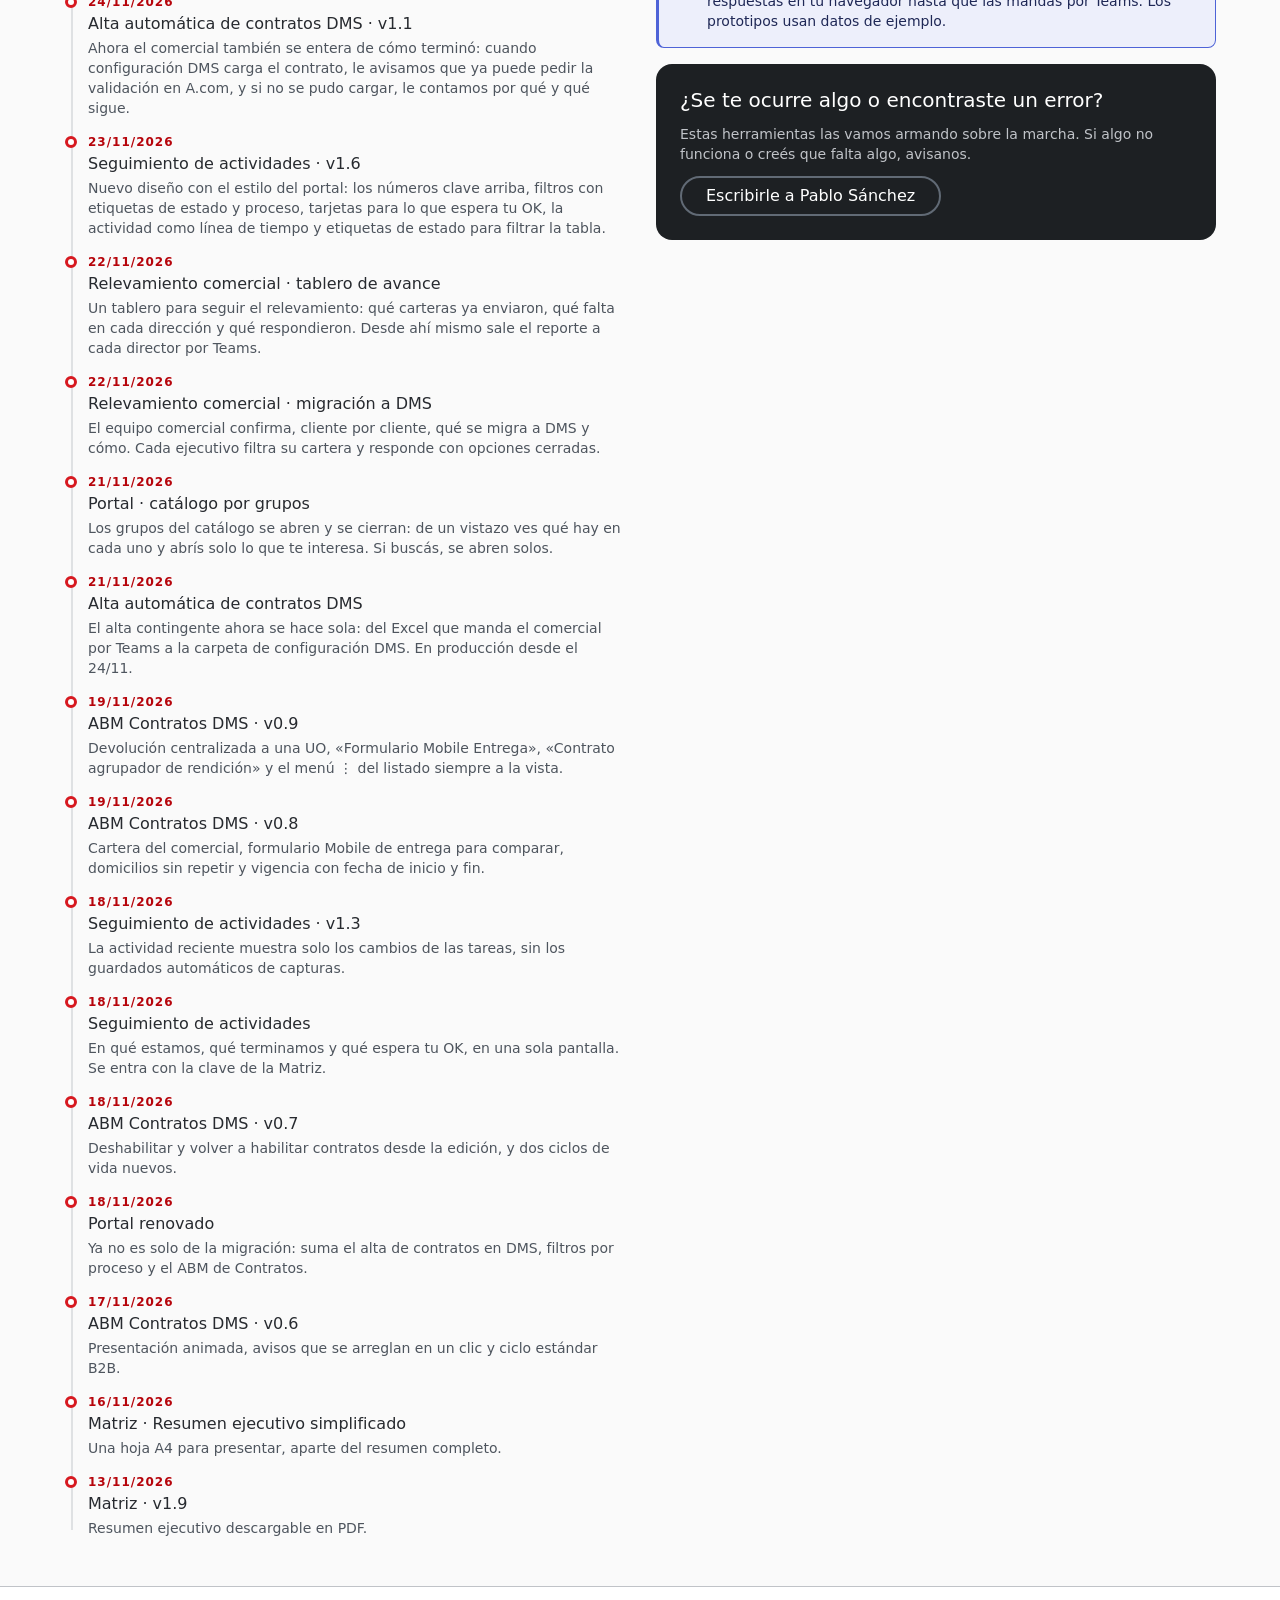
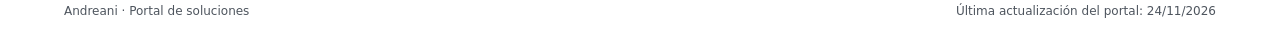
==== commit 91646786: "portal v2.14: tarjeta Alta automatica v1.2 + novedad (respuestas en texto, T-020)" ====
--- a/index.html
+++ b/index.html
@@ -92,6 +92,6 @@
   </div>
 </footer>
 
-<script src="portal.js?v=2.12"></script>
+<script src="portal.js?v=2.14"></script>
 </body>
 </html>
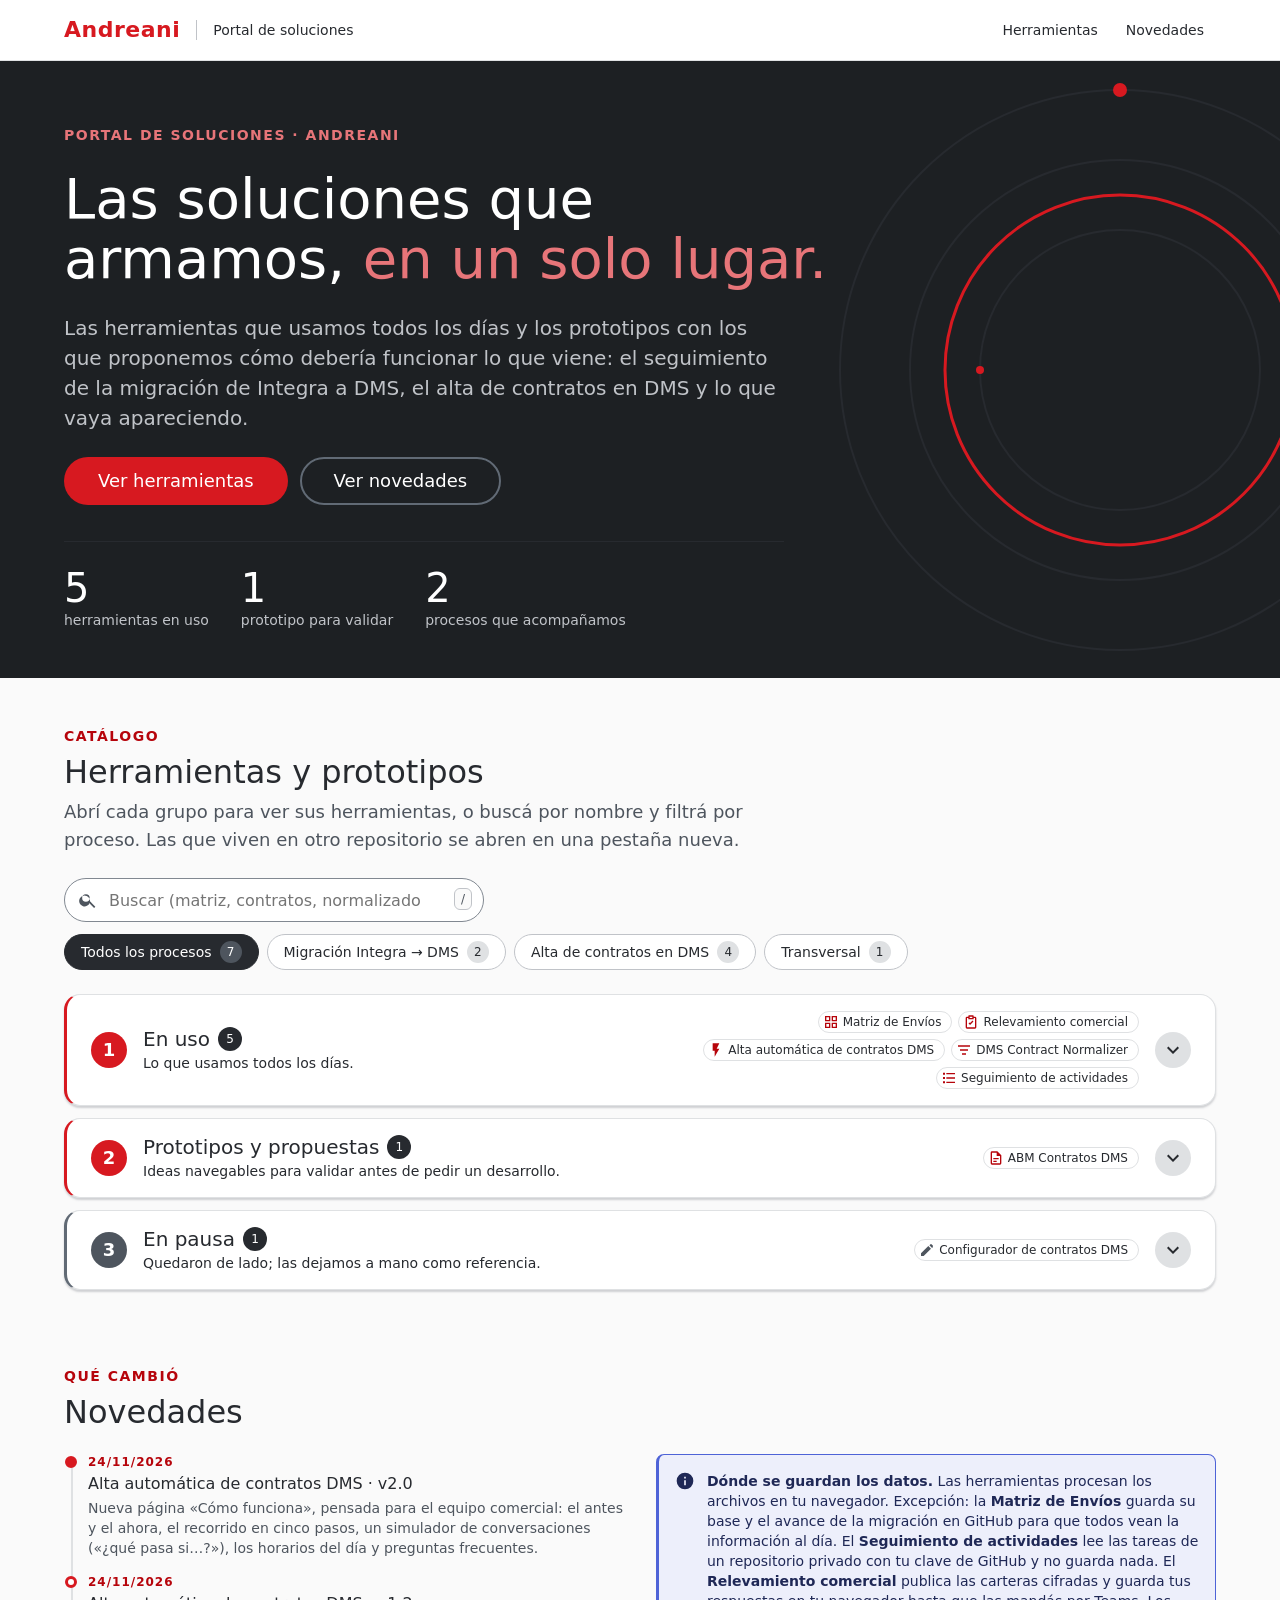
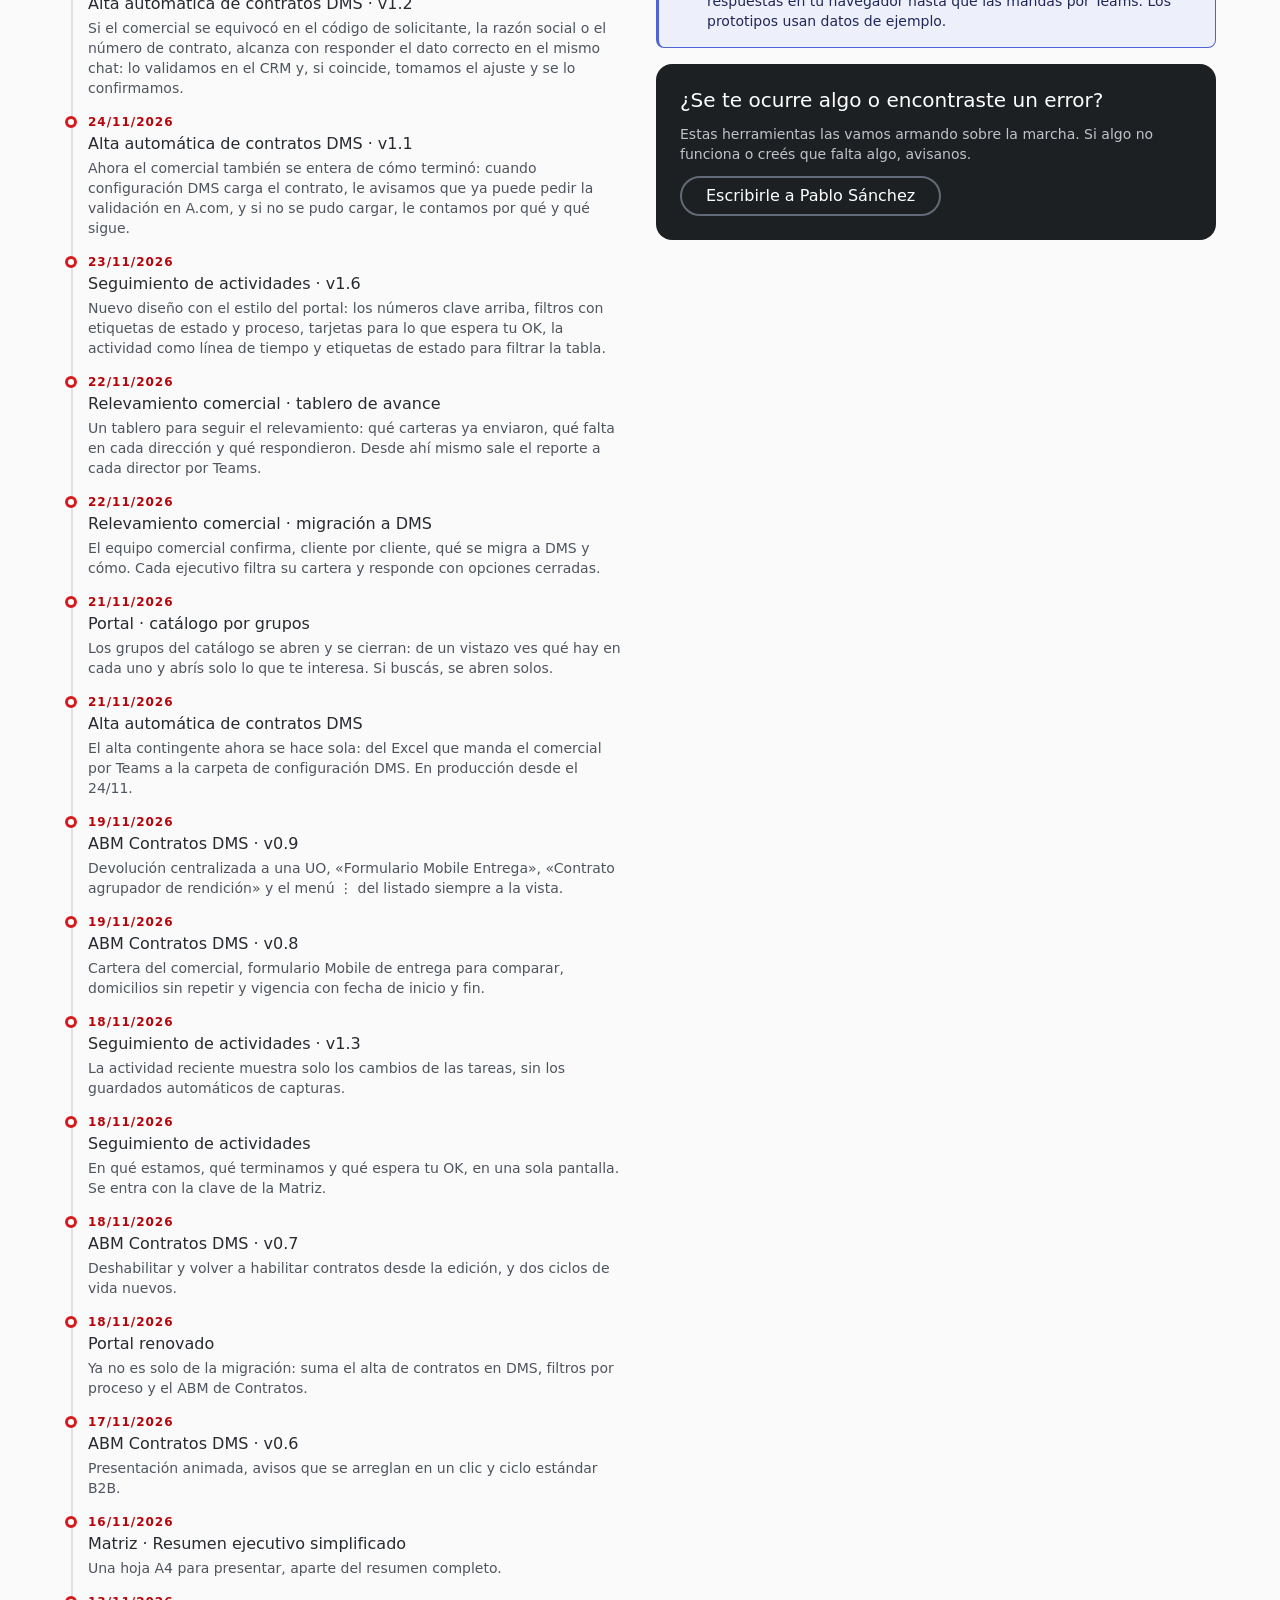
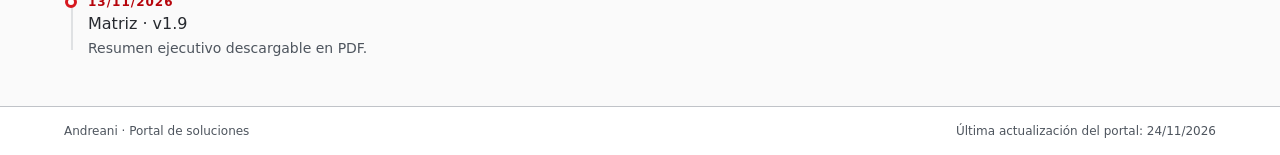
==== commit 2c91e5d0: "portal v2.15: tarjeta Alta automatica v2.0 + novedad (T-026)" ====
--- a/index.html
+++ b/index.html
@@ -92,6 +92,6 @@
   </div>
 </footer>
 
-<script src="portal.js?v=2.14"></script>
+<script src="portal.js?v=2.15"></script>
 </body>
 </html>
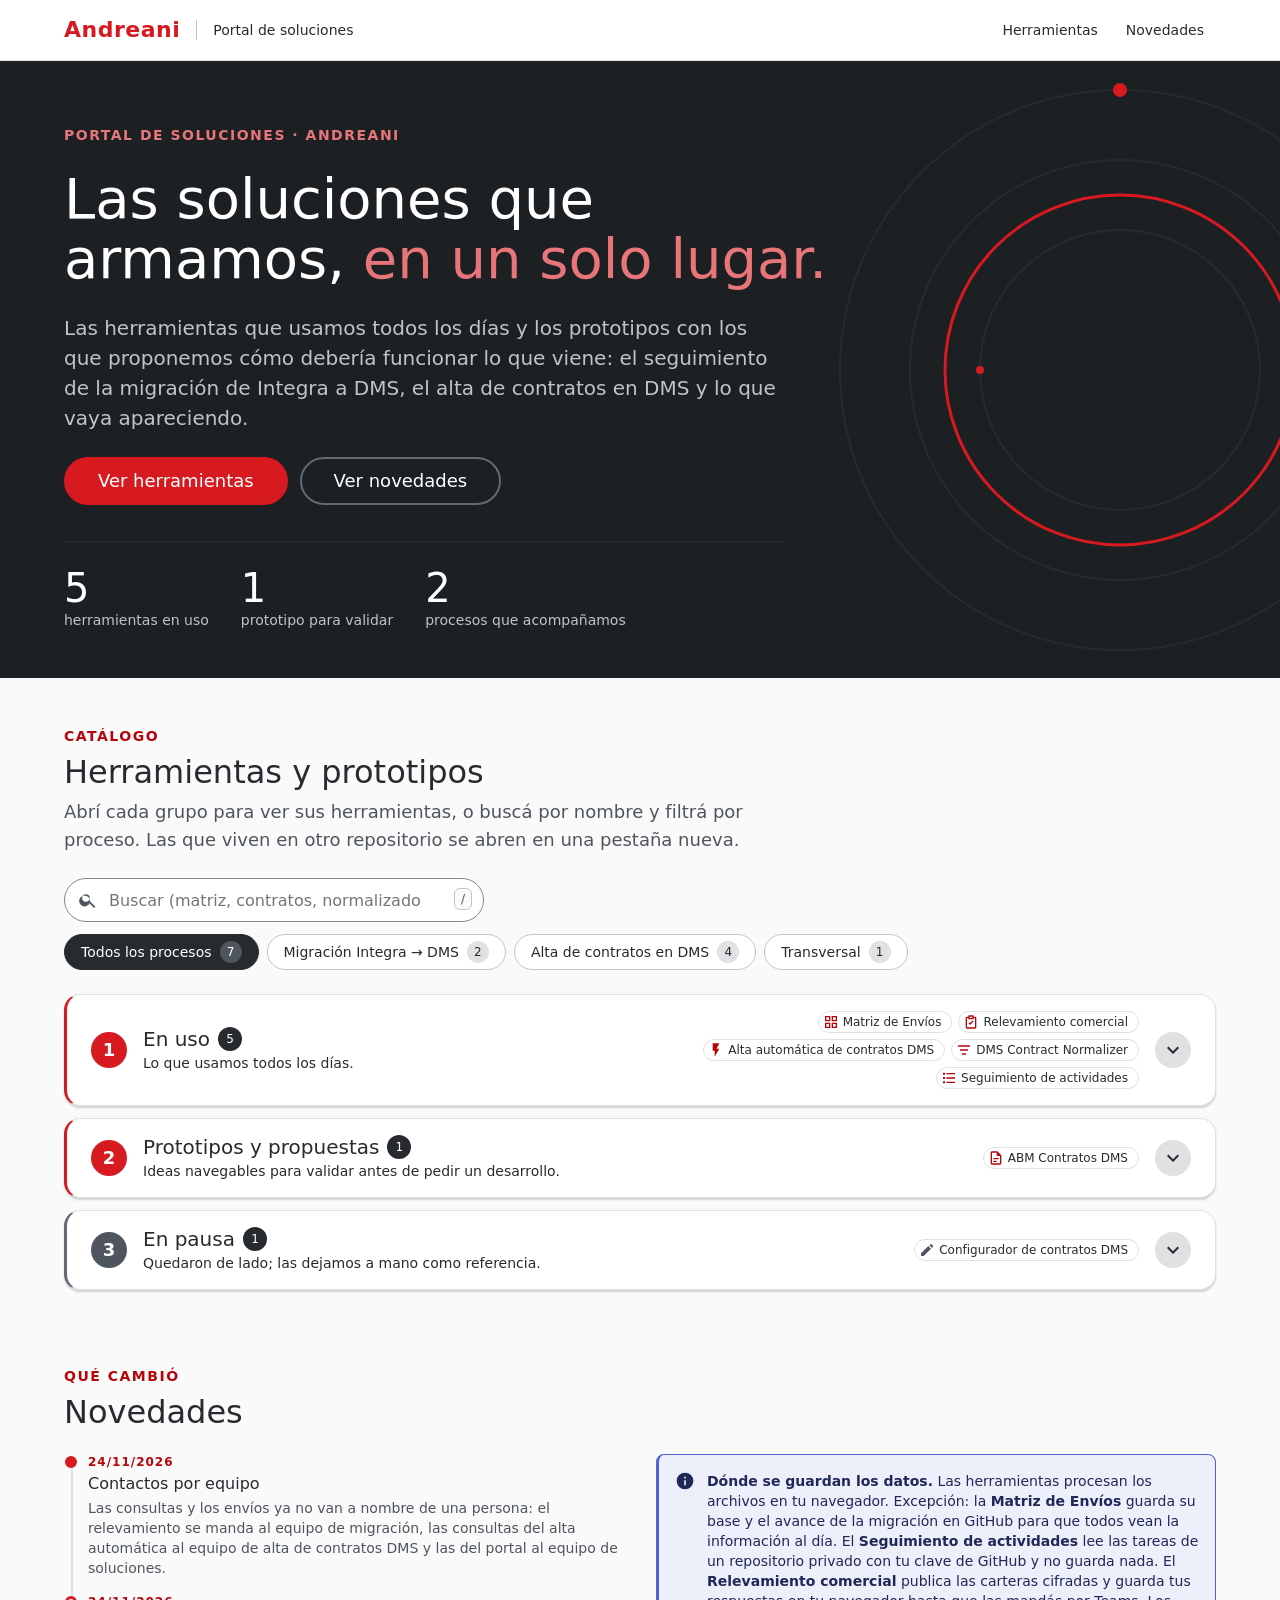
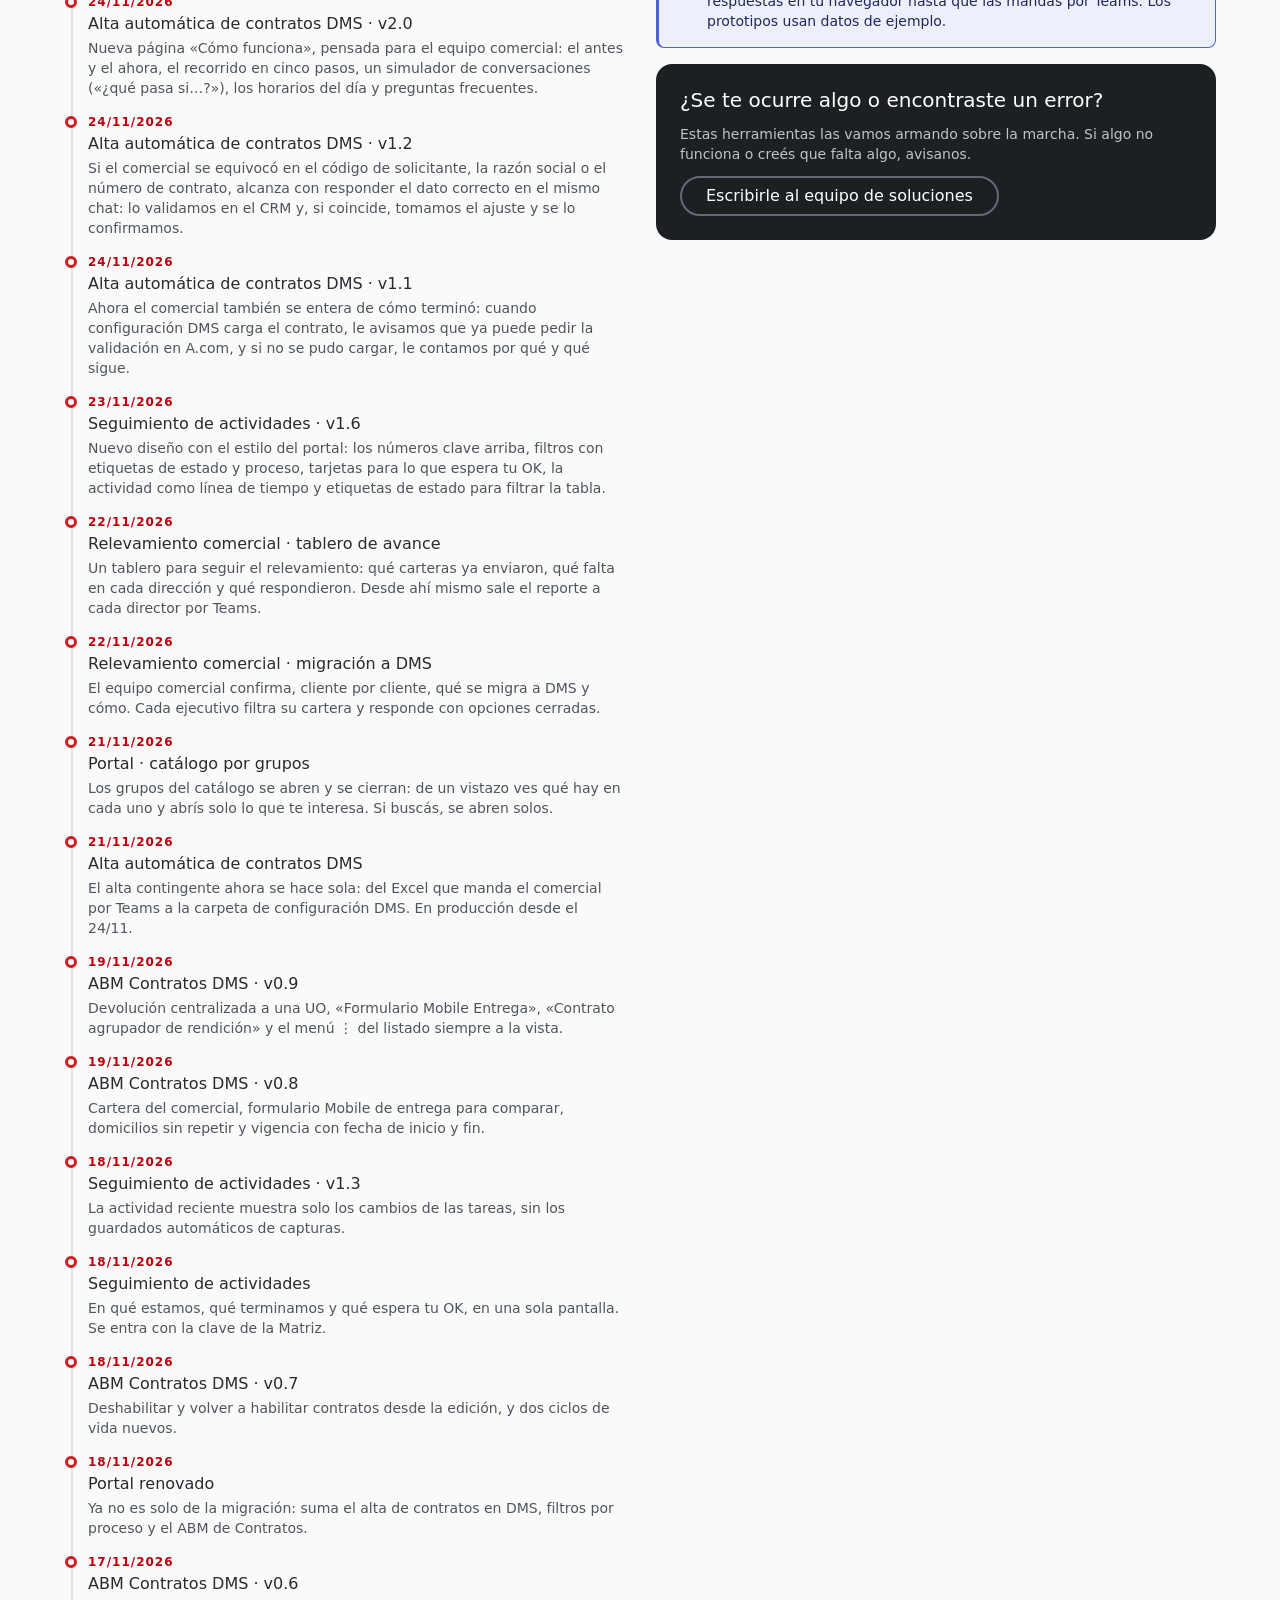
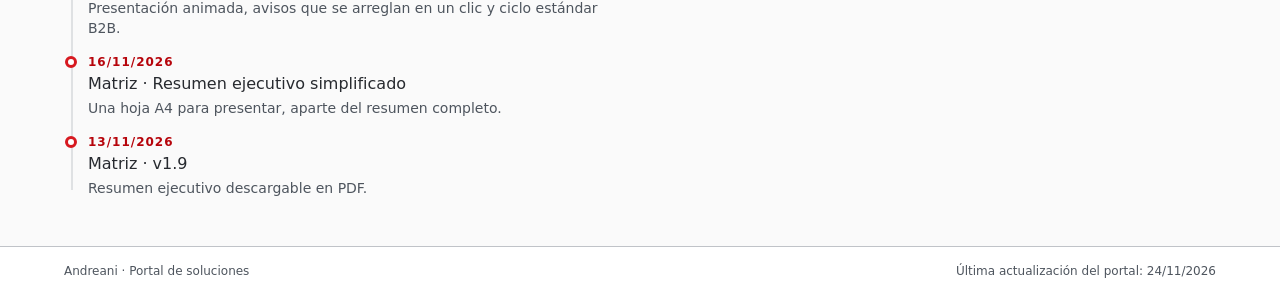
==== commit f273f3ab: "portal v2.16: contacto al equipo de soluciones, Seguimiento sin nombre propio, novedad (T-027)" ====
--- a/index.html
+++ b/index.html
@@ -78,7 +78,7 @@
         <div class="contacto">
           <h3>¿Se te ocurre algo o encontraste un error?</h3>
           <p>Estas herramientas las vamos armando sobre la marcha. Si algo no funciona o creés que falta algo, avisanos.</p>
-          <div><a class="btn btn-secondary btn-claro" href="mailto:psanchez@andreani.com?subject=Portal%20de%20soluciones">Escribirle a Pablo Sánchez</a></div>
+          <div><a class="btn btn-secondary btn-claro" href="mailto:psanchez@andreani.com?subject=Portal%20de%20soluciones">Escribirle al equipo de soluciones</a></div>
         </div>
       </div>
     </div>
@@ -92,6 +92,6 @@
   </div>
 </footer>
 
-<script src="portal.js?v=2.15"></script>
+<script src="portal.js?v=2.16"></script>
 </body>
 </html>
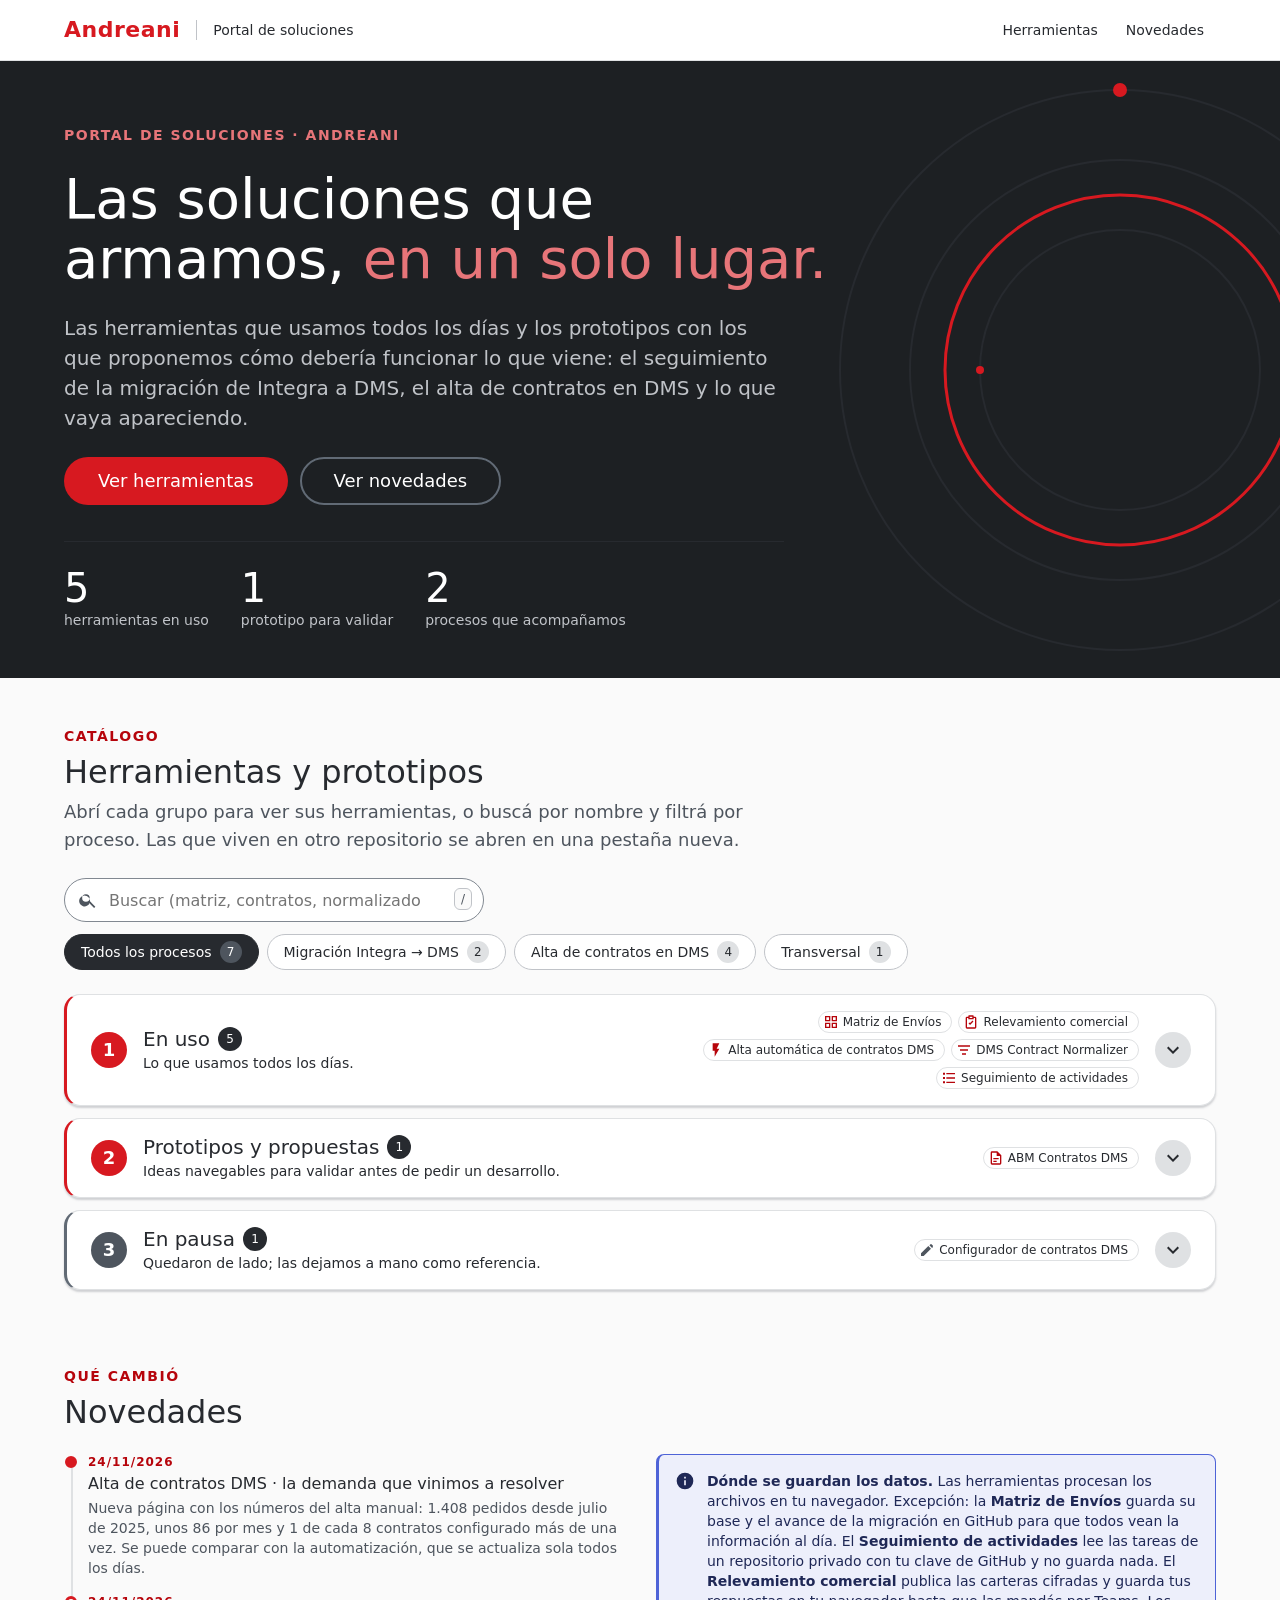
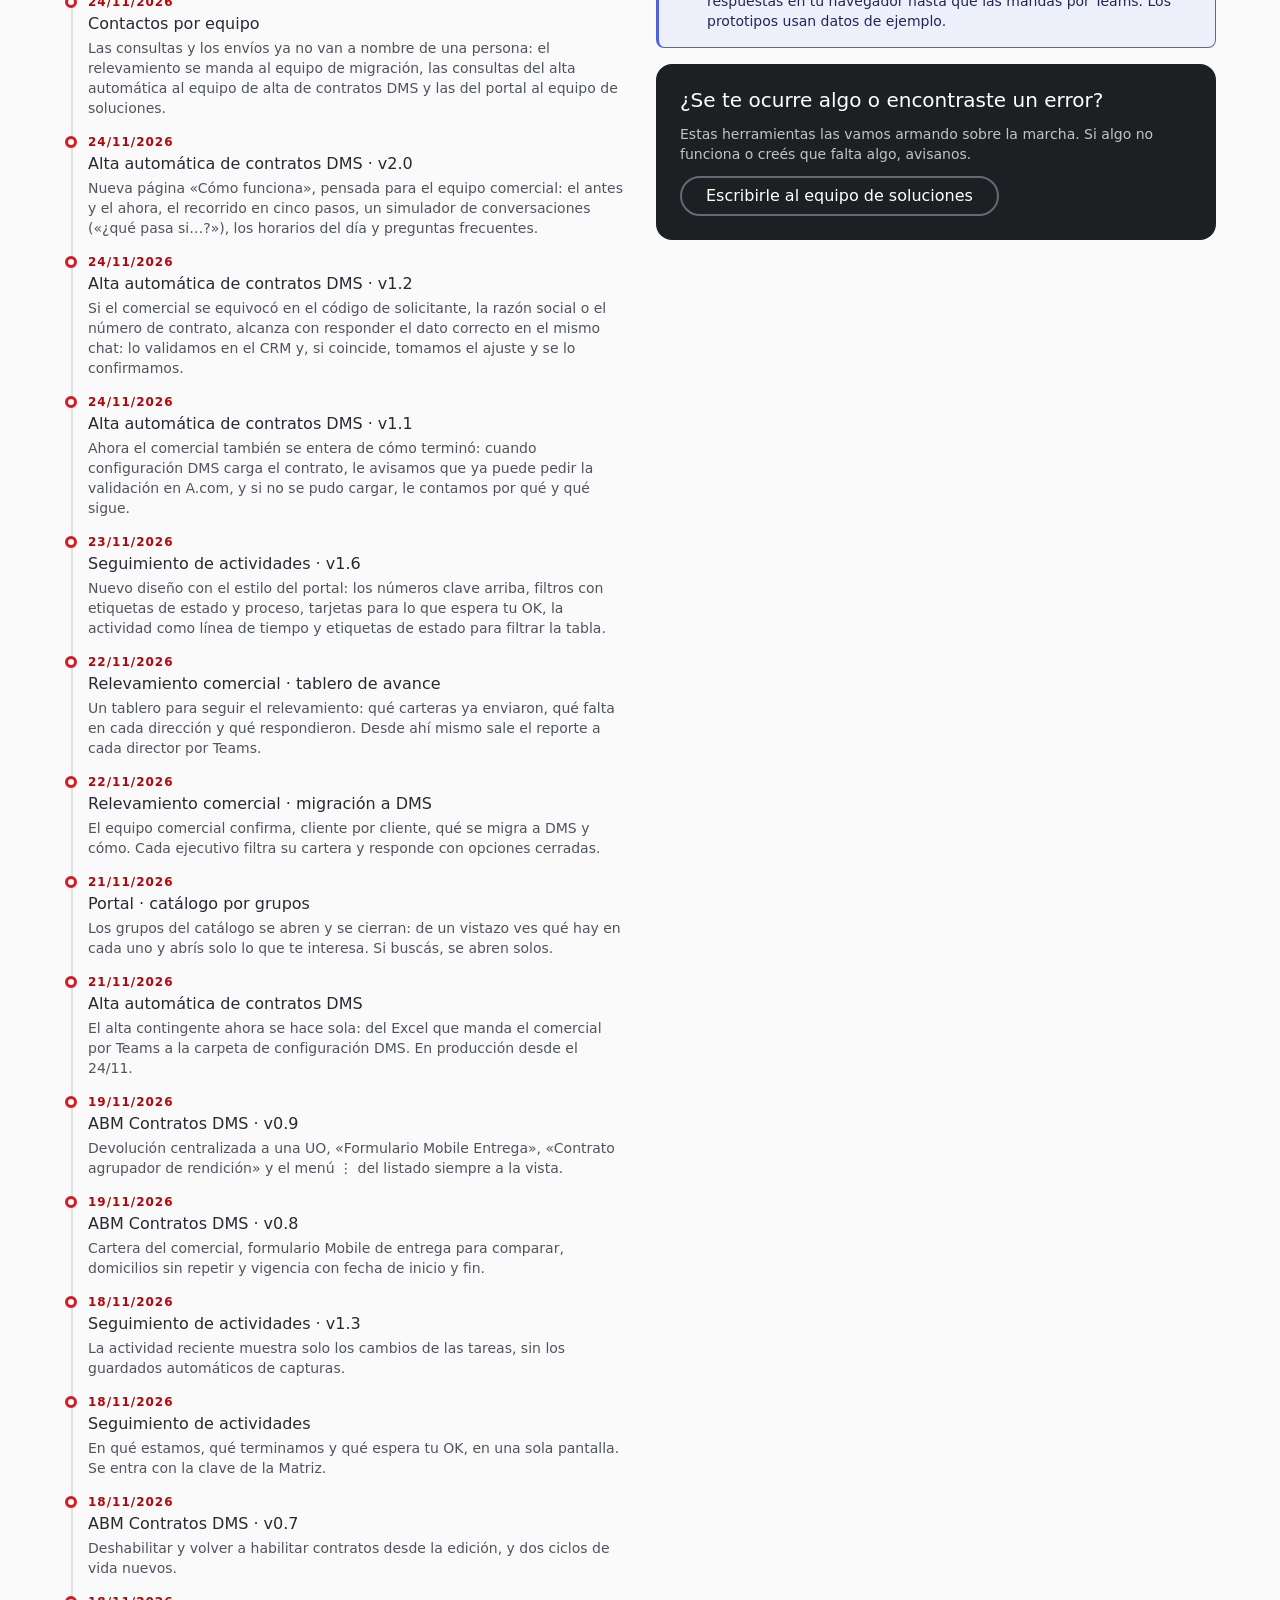
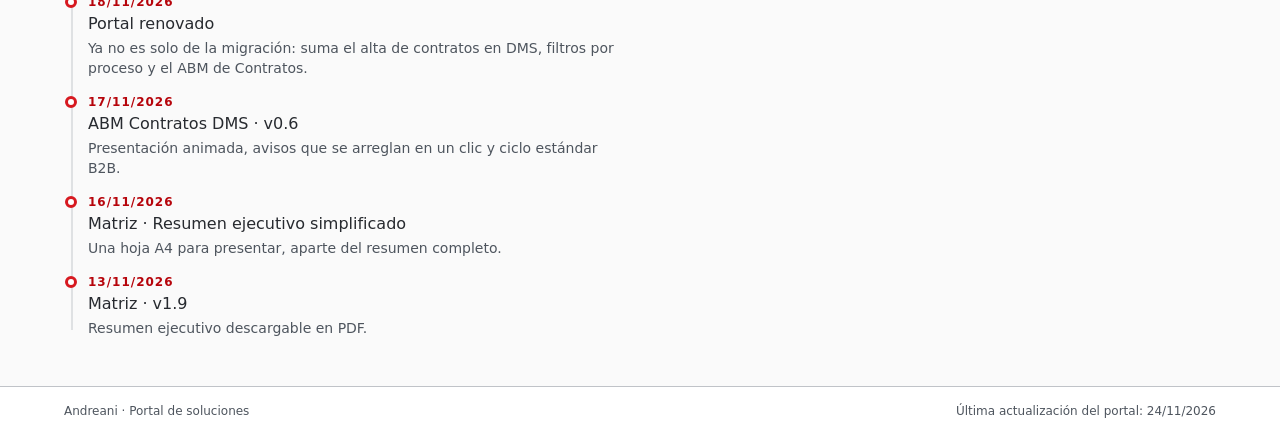
==== commit d53c1f19: "portal v2.17: boton La demanda en la tarjeta del alta automatica + novedad (T-028 E4)" ====
--- a/index.html
+++ b/index.html
@@ -92,6 +92,6 @@
   </div>
 </footer>
 
-<script src="portal.js?v=2.16"></script>
+<script src="portal.js?v=2.17"></script>
 </body>
 </html>
